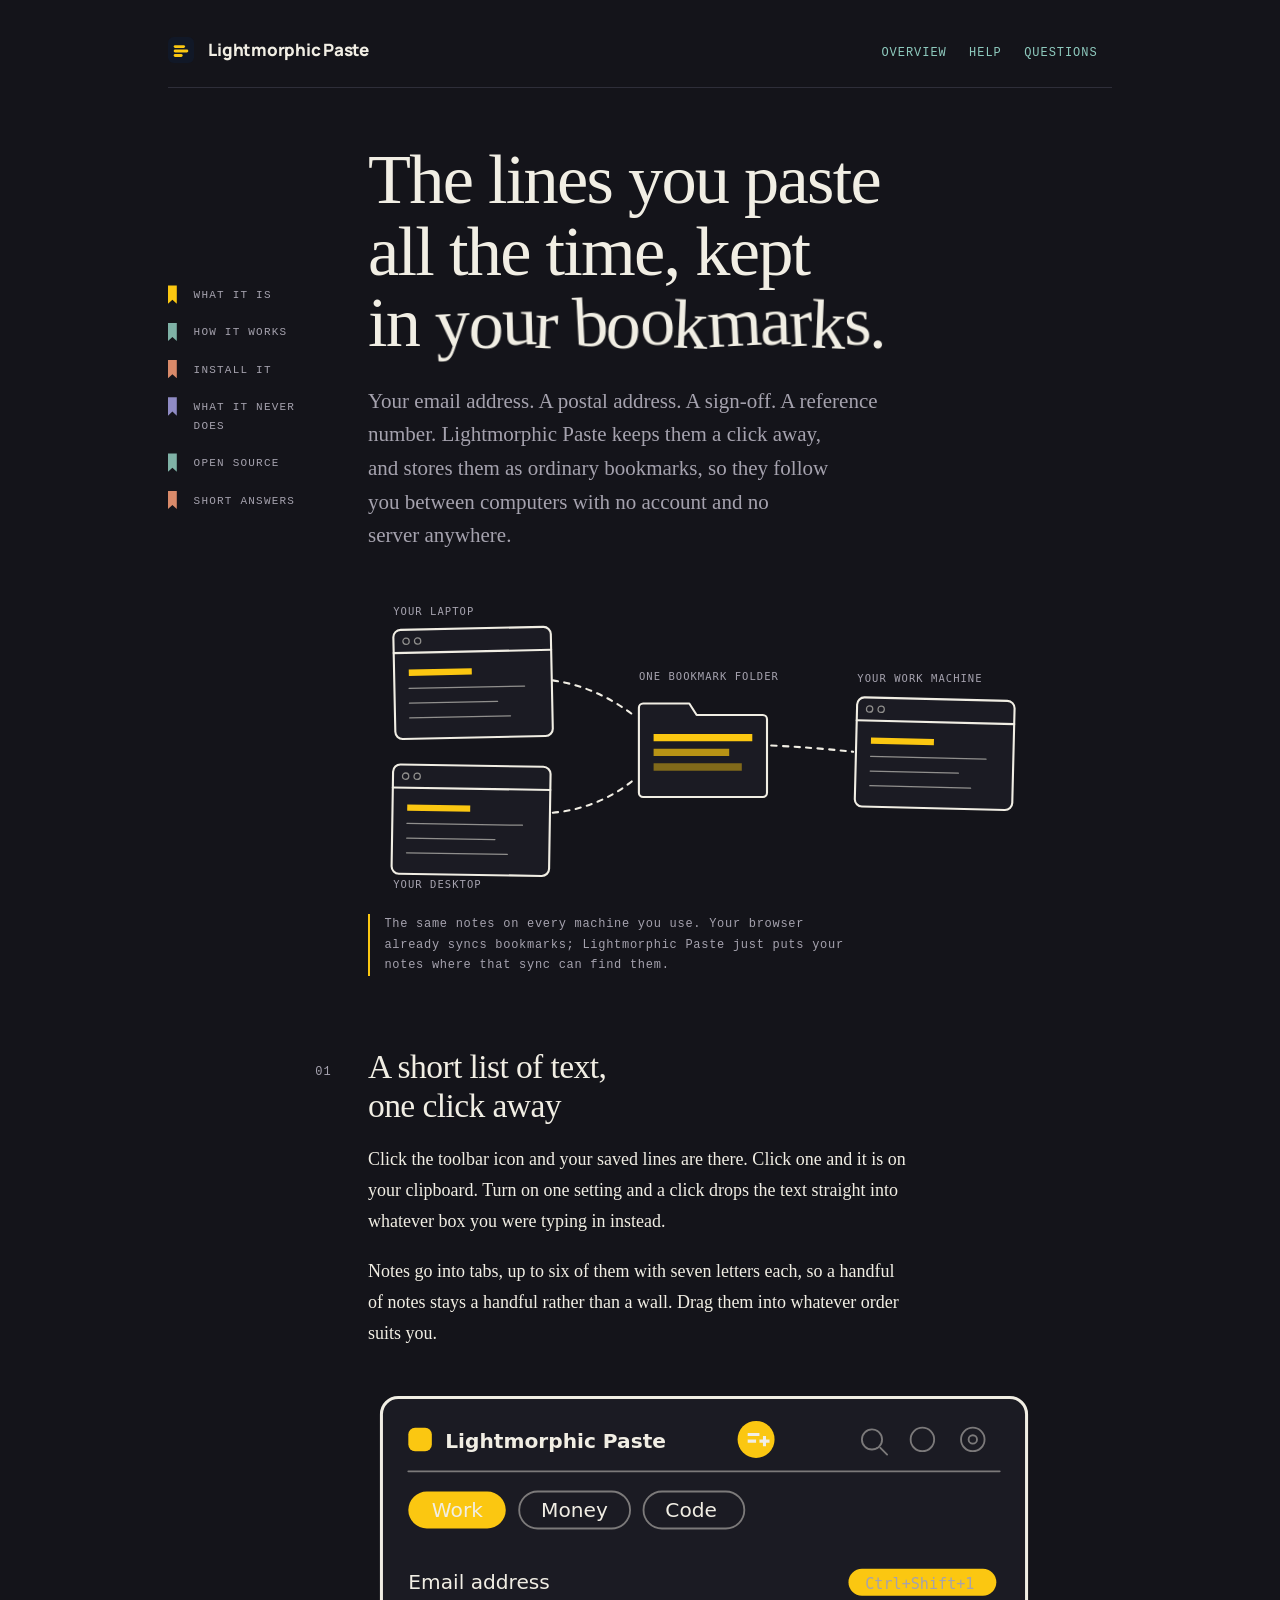
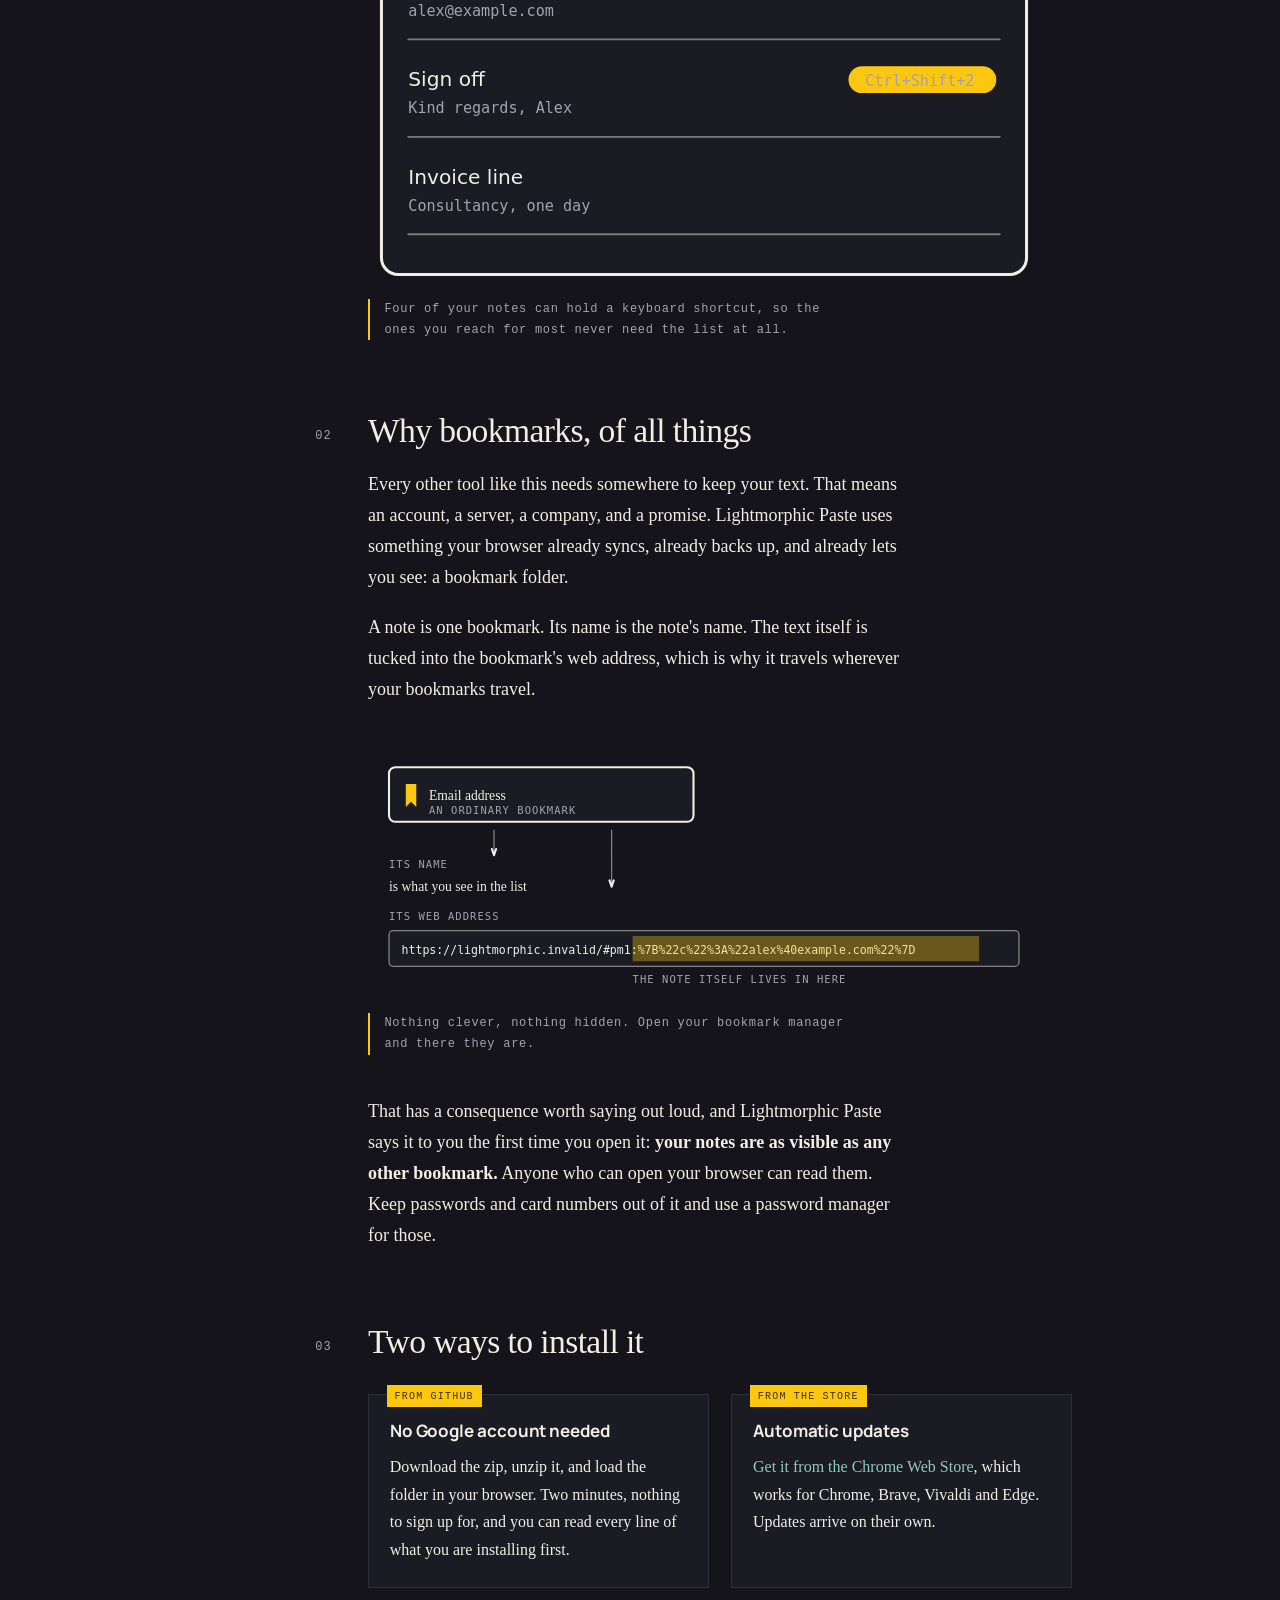
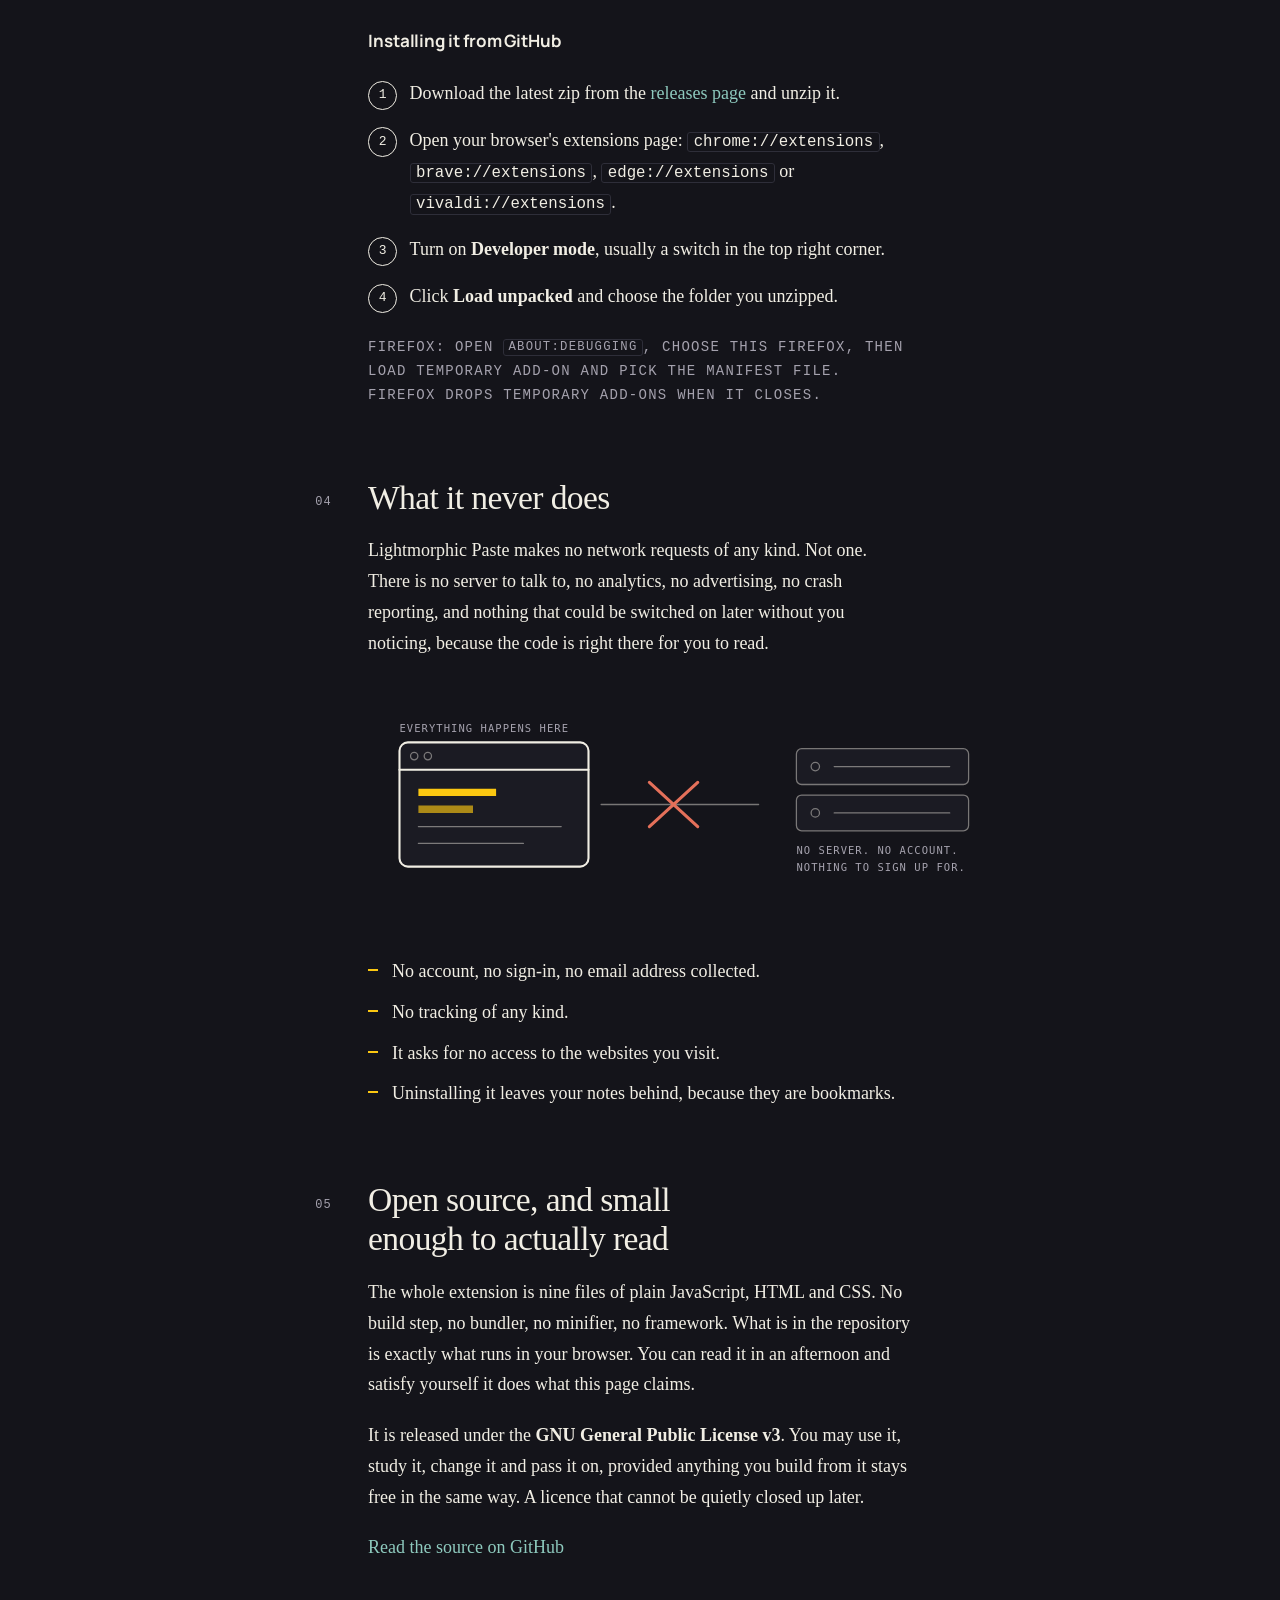
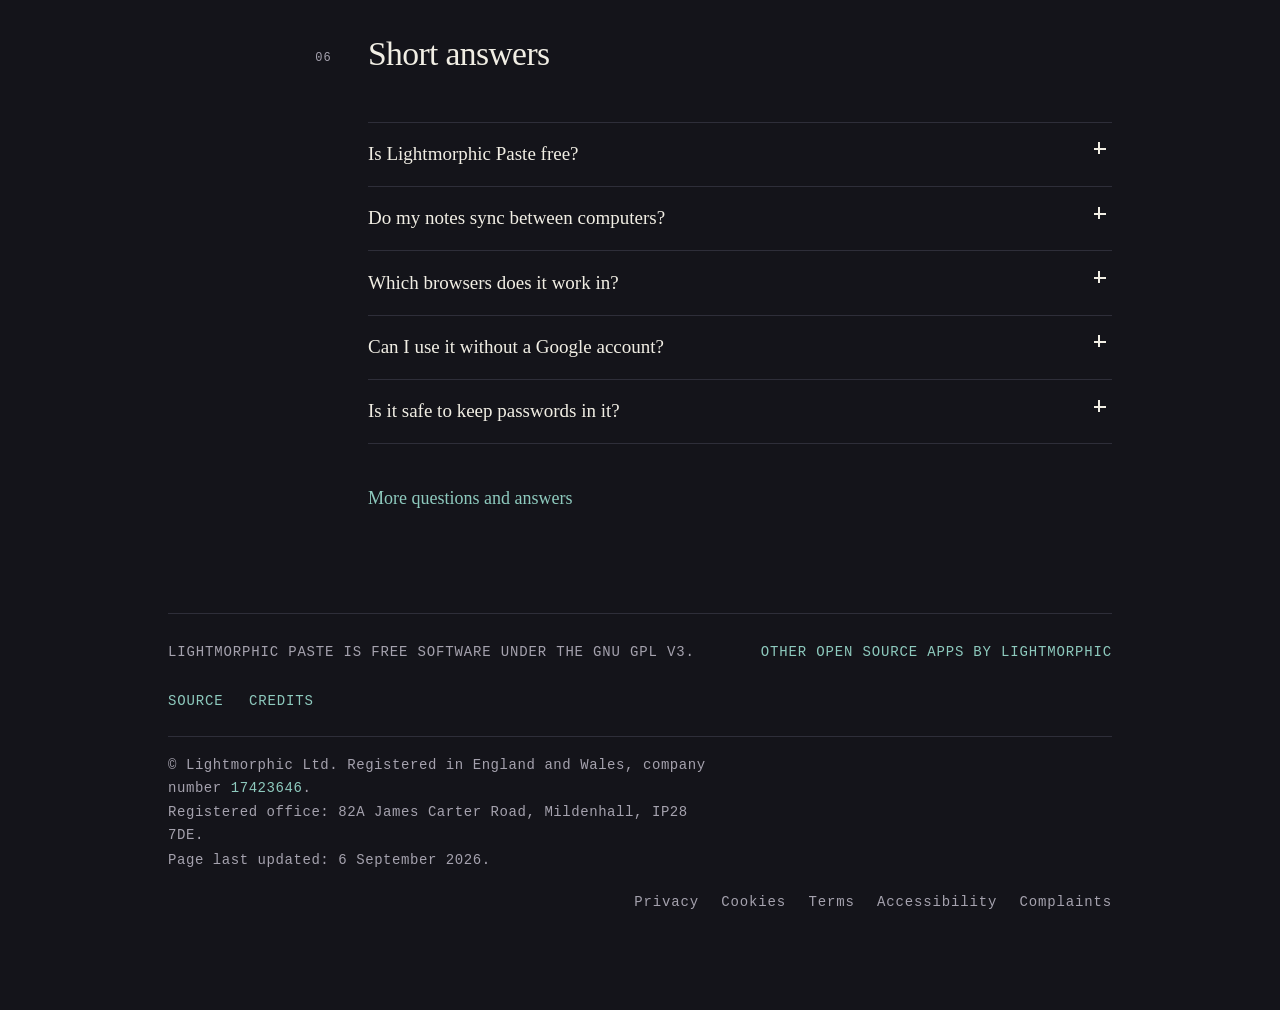
==== docs/index.html @ c0894906 "Website dark only, and the app menu on every page The extension keeps its light and dark switch. Onl" ====
<!doctype html>
<html lang="en-GB">
<head>
<meta charset="utf-8" />
<!-- GitHub Pages cannot set response headers, so the policy travels in
     the page. The only script is the Lightmorphic app launcher, served from
     Charlie's own machine rather than a third party, so that one origin is
     named and nothing else is allowed. -->
<meta http-equiv="Content-Security-Policy" content="default-src 'none'; script-src https://apps.lightmorphic.com; style-src 'self'; img-src 'self' https://apps.lightmorphic.com; font-src 'self'; base-uri 'none'; form-action 'none'" />
<meta name="viewport" content="width=device-width, initial-scale=1" />
<title>Lightmorphic Paste: text snippets kept in your bookmarks</title>
<meta name="description" content="A free browser extension for the lines you paste often. Click one to copy it, or paste it straight into the box you were typing in. No account, no server." />
<link rel="canonical" href="https://paste.lightmorphic.com/" />
<meta property="og:type" content="website" />
<meta property="og:site_name" content="Lightmorphic Paste" />
<meta property="og:title" content="Lightmorphic Paste: text snippets kept in your bookmarks" />
<meta property="og:description" content="A free browser extension for the lines you paste often. Click one to copy it, or paste it straight into the box you were typing in. No account, no server." />
<meta property="og:url" content="https://paste.lightmorphic.com/" />
<meta property="og:image" content="https://paste.lightmorphic.com/images/lightmorphic-paste-share-card.png" />
<meta property="og:image:width" content="1200" />
<meta property="og:image:height" content="630" />
<meta name="twitter:card" content="summary_large_image" />
<meta name="theme-color" content="#14141a" />
<link rel="icon" href="images/favicon.svg" type="image/svg+xml" />
<link rel="icon" href="images/favicon-32.png" sizes="32x32" />
<link rel="apple-touch-icon" href="images/apple-touch-icon.png" />
<link rel="stylesheet" href="style.css" />

<script type="application/ld+json">
{
  "@context": "https://schema.org",
  "@graph": [
    {
      "@type": "SoftwareApplication",
      "@id": "https://paste.lightmorphic.com/#app",
      "name": "Lightmorphic Paste",
      "applicationCategory": "BrowserApplication",
      "dateModified": "2026-09-06",
      "datePublished": "2026-09-02",
      "applicationSubCategory": "Browser extension",
      "operatingSystem": "Windows, macOS, Linux, ChromeOS",
      "browserRequirements": "Chromium-based browsers (Chrome, Brave, Vivaldi, Edge) and Firefox",
      "description": "A browser extension that stores short pieces of text you paste often and puts one back with a click, onto the clipboard or straight into the field you were typing in. Notes are kept as bookmarks, so they sync between computers with no account and no server.",
      "url": "https://paste.lightmorphic.com/",
      "downloadUrl": "https://github.com/lightmorphic/paste/releases",
   "installUrl": "https://chromewebstore.google.com/detail/lightmorphic-paste/heefkhhoccopkeecmaainfdgppeljkfb",
   "sameAs": [
    "https://chromewebstore.google.com/detail/lightmorphic-paste/heefkhhoccopkeecmaainfdgppeljkfb",
    "https://github.com/lightmorphic/paste"
   ],
      "softwareVersion": "1.0.0",
      "license": "https://www.gnu.org/licenses/gpl-3.0.html",
      "isAccessibleForFree": true,
      "offers": { "@type": "Offer", "price": "0", "priceCurrency": "GBP" },
      "featureList": [
        "Click a saved line to copy it, or paste it straight into the box you were typing in",
        "Paste it straight into the box you were typing in",
        "Group notes into tabs and drag them into order",
        "Four keyboard shortcuts for the notes you use most",
        "Right-click selected text on any page to save it",
        "Search across every tab at once",
        "Follows the browser's light or dark setting",
        "Backup to a file and restore from one"
      ],
      "author": { "@id": "https://paste.lightmorphic.com/#author" },
      "privacyPolicy": "https://paste.lightmorphic.com/privacy.html"
    },
    {
      "@type": "Organization",
      "@id": "https://paste.lightmorphic.com/#author",
      "name": "Lightmorphic",
      "legalName": "Lightmorphic Ltd",
      "url": "https://lightmorphic.com/",
      "address": {
        "@type": "PostalAddress",
        "streetAddress": "82a James Carter Road",
        "addressLocality": "Mildenhall",
        "postalCode": "IP28 7DE",
        "addressCountry": "GB"
      },
      "identifier": {
        "@type": "PropertyValue",
        "propertyID": "GB Companies House company number",
        "value": "17423646"
      },
      "sameAs": [
        "https://find-and-update.company-information.service.gov.uk/company/17423646",
        "https://github.com/lightmorphic"
      ]
    },
    {
      "@type": "HowTo",
      "@id": "https://paste.lightmorphic.com/#install",
      "name": "How to install Lightmorphic Paste from GitHub without a Google account",
      "totalTime": "PT2M",
      "step": [
        { "@type": "HowToStep", "position": 1, "name": "Download", "text": "Download the latest zip from the GitHub releases page and unzip it." },
        { "@type": "HowToStep", "position": 2, "name": "Open the extensions page", "text": "In your browser, open the extensions page: chrome://extensions, brave://extensions, edge://extensions or vivaldi://extensions." },
        { "@type": "HowToStep", "position": 3, "name": "Turn on Developer mode", "text": "Switch on Developer mode, usually a toggle in the top right corner." },
        { "@type": "HowToStep", "position": 4, "name": "Load it", "text": "Click Load unpacked and choose the folder you unzipped." }
      ]
    },
    {
      "@type": "WebSite",
      "@id": "https://paste.lightmorphic.com/#site",
      "dateModified": "2026-09-06",
      "name": "Lightmorphic Paste",
      "url": "https://paste.lightmorphic.com/",
      "inLanguage": "en-GB"
    }
  ]
}
</script>
</head>
<body>
<div class="page">
<a class="skip" href="#main">Skip to the content</a>
<header class="masthead">
  <img src="images/favicon.svg" alt="" width="26" height="26" />
  <a class="name" href="./" translate="no">Lightmorphic Paste</a>
  <nav aria-label="Sections">
    <a href="./">Overview</a>
    <a href="help.html">Help</a>
    <a href="faq.html">Questions</a>
  </nav>
  <div id="all-apps" data-theme="dark"></div>
</header>

<aside class="rail" aria-label="On this page">
  <ol>
    <li><a href="#what">What it is</a></li>
    <li><a href="#how">How it works</a></li>
    <li><a href="#install">Install it</a></li>
    <li><a href="#private">What it never does</a></li>
    <li><a href="#open">Open source</a></li>
    <li><a href="#answers">Short answers</a></li>
  </ol>
</aside>

<main id="main">

  <h1>The lines you paste all the time, kept in <span class="mark" aria-label="your bookmarks."><span class="w"><span class="l" aria-hidden="true">y</span><span class="l" aria-hidden="true">o</span><span class="l" aria-hidden="true">u</span><span class="l" aria-hidden="true">r</span></span> <span class="w"><span class="l" aria-hidden="true">b</span><span class="l" aria-hidden="true">o</span><span class="l" aria-hidden="true">o</span><span class="l" aria-hidden="true">k</span><span class="l" aria-hidden="true">m</span><span class="l" aria-hidden="true">a</span><span class="l" aria-hidden="true">r</span><span class="l" aria-hidden="true">k</span><span class="l" aria-hidden="true">s</span><span class="l" aria-hidden="true">.</span></span></span></h1>

  <p class="lead">Your email address. A postal address. A sign-off. A reference
  number. Lightmorphic Paste keeps them a click away, and stores them as ordinary
  bookmarks, so they follow you between computers with no account and no server
  anywhere.</p>

  <figure>
    <img src="images/lightmorphic-paste-notes-sync-between-computers.svg" alt="One note saved in a bookmark folder, appearing on a laptop, a desktop and a work machine, with no server between them." width="640" height="300" loading="eager" />
    <figcaption>The same notes on every machine you use. Your browser already syncs bookmarks; Lightmorphic Paste just puts your notes where that sync can find them.</figcaption>
  </figure>

  <section id="what" class="numbered">
    <span class="num">01</span>
    <h2>A short list of text, one click away</h2>
    <p>Click the toolbar icon and your saved lines are there. Click one and it
    is on your clipboard. Turn on one setting and a click drops the text
    straight into whatever box you were typing in instead.</p>
    <p>Notes go into tabs, up to six of them with seven letters each, so a
    handful of notes stays a handful rather than a wall. Drag them into whatever order
    suits you.</p>
    <figure>
      <img src="images/lightmorphic-paste-popup-with-saved-notes.svg" alt="The Lightmorphic Paste list: a row of tabs across the top and saved lines of text beneath, each with a keyboard shortcut beside it." width="400" height="300" loading="lazy" />
      <figcaption>Four of your notes can hold a keyboard shortcut, so the ones you reach for most never need the list at all.</figcaption>
    </figure>
  </section>

  <section id="how" class="numbered">
    <span class="num">02</span>
    <h2>Why bookmarks, of all things</h2>
    <p>Every other tool like this needs somewhere to keep your text. That means
    an account, a server, a company, and a promise. Lightmorphic Paste uses something
    your browser already syncs, already backs up, and already lets you see:
    a bookmark folder.</p>
    <p>A note is one bookmark. Its name is the note's name. The text itself is
    tucked into the bookmark's web address, which is why it travels wherever
    your bookmarks travel.</p>
    <figure>
      <img src="images/lightmorphic-paste-note-stored-as-a-bookmark.svg" alt="A note pulled apart: the bookmark's name is the note's name, and the text of the note is stored inside the bookmark's web address." width="640" height="250" loading="lazy" />
      <figcaption>Nothing clever, nothing hidden. Open your bookmark manager and there they are.</figcaption>
    </figure>
    <p>That has a consequence worth saying out loud, and Lightmorphic Paste says it
    to you the first time you open it: <strong>your notes are as visible as any
    other bookmark.</strong> Anyone who can open your browser can read them.
    Keep passwords and card numbers out of it and use a password manager for
    those.</p>
  </section>

  <section id="install" class="numbered">
    <span class="num">03</span>
    <h2>Two ways to install it</h2>
    <div class="ways">
      <div class="way">
        <span class="tag">From GitHub</span>
        <h3>No Google account needed</h3>
        <p>Download the zip, unzip it, and load the folder in your browser.
        Two minutes, nothing to sign up for, and you can read every line of
        what you are installing first.</p>
      </div>
      <div class="way">
        <span class="tag">From the store</span>
        <h3>Automatic updates</h3>
        <p><a href="https://chromewebstore.google.com/detail/lightmorphic-paste/heefkhhoccopkeecmaainfdgppeljkfb">Get it from the Chrome Web Store</a>, which works for
        Chrome, Brave, Vivaldi and Edge. Updates arrive on their own.</p>
      </div>
    </div>

    <h3>Installing it from GitHub</h3>
    <ol class="steps">
      <li>Download the latest zip from the
        <a href="https://github.com/lightmorphic/paste/releases">releases page</a>
        and unzip it.</li>
      <li>Open your browser's extensions page: <code>chrome://extensions</code>,
        <code>brave://extensions</code>, <code>edge://extensions</code> or
        <code>vivaldi://extensions</code>.</li>
      <li>Turn on <strong>Developer mode</strong>, usually a switch in the top
        right corner.</li>
      <li>Click <strong>Load unpacked</strong> and choose the folder you
        unzipped.</li>
    </ol>
    <p class="small">Firefox: open <code>about:debugging</code>, choose This
    Firefox, then Load Temporary Add-on and pick the manifest file. Firefox
    drops temporary add-ons when it closes.</p>
  </section>

  <section id="private" class="numbered">
    <span class="num">04</span>
    <h2>What it never does</h2>
    <p>Lightmorphic Paste makes no network requests of any kind. Not one. There is no
    server to talk to, no analytics, no advertising, no crash reporting, and
    nothing that could be switched on later without you noticing, because the
    code is right there for you to read.</p>
    <figure>
      <img src="images/lightmorphic-paste-makes-no-network-requests.svg" alt="A browser with a line running to a crossed-out server, showing that nothing is sent anywhere." width="640" height="210" loading="lazy" />
    </figure>
    <ul class="plain">
      <li>No account, no sign-in, no email address collected.</li>
      <li>No tracking of any kind.</li>
      <li>It asks for no access to the websites you visit.</li>
      <li>Uninstalling it leaves your notes behind, because they are bookmarks.</li>
    </ul>
  </section>

  <section id="open" class="numbered">
    <span class="num">05</span>
    <h2>Open source, and small enough to actually read</h2>
    <p>The whole extension is nine files of plain JavaScript, HTML and CSS. No
    build step, no bundler, no minifier, no framework. What is in the
    repository is exactly what runs in your browser. You can read it in an
    afternoon and satisfy yourself it does what this page claims.</p>
    <p>It is released under the <strong>GNU General Public License v3</strong>.
    You may use it, study it, change it and pass it on, provided anything you
    build from it stays free in the same way. A licence that
    cannot be quietly closed up later.</p>
    <p><a href="https://github.com/lightmorphic/paste">Read the source on GitHub</a></p>
  </section>

  <section id="answers" class="numbered">
    <span class="num">06</span>
    <h2>Short answers</h2>
    <div class="qa">
      <details>
        <summary>Is Lightmorphic Paste free?</summary>
        <div><p>Yes. It is free software under the GNU General Public License
        v3, and there is nothing to pay for now or later. There is no paid
        tier.</p></div>
      </details>
      <details>
        <summary>Do my notes sync between computers?</summary>
        <div><p>Yes, if your browser's own bookmark sync is turned on. Notes
        are bookmarks, so they travel with the rest of your bookmarks.
        Lightmorphic Paste is not involved in the syncing and cannot see it.</p></div>
      </details>
      <details>
        <summary>Which browsers does it work in?</summary>
        <div><p>Chrome, Brave, Vivaldi, Edge and any other Chromium-based
        browser, plus Firefox.</p></div>
      </details>
      <details>
        <summary>Can I use it without a Google account?</summary>
        <div><p>Yes. Download it from GitHub and load it yourself. The Chrome
        Web Store is offered only as a convenience for automatic updates.</p></div>
      </details>
      <details>
        <summary>Is it safe to keep passwords in it?</summary>
        <div><p>No. Notes are bookmarks, so anyone who can open your browser
        can read them. Use a password manager for passwords, card numbers and
        anything else private.</p></div>
      </details>
    </div>
    <p class="onward"><a href="faq.html">More questions and answers</a></p>
  </section>

</main>
<footer>
  <div class="footer-row">
    <p>Lightmorphic Paste is free software under the GNU GPL v3.</p>
    <span class="spacer"></span>
    <p><a href="https://github.com/lightmorphic">Other open source apps by Lightmorphic</a></p>
    <p><a href="https://github.com/lightmorphic/paste">Source</a></p>
    <p><a href="https://github.com/lightmorphic/paste/blob/main/CREDITS.md" title="Third-party licences">Credits</a></p>
  </div>
  <div class="subfooter">
    <address class="who">
      <span>&copy; Lightmorphic Ltd. Registered in England and Wales, company number
        <a href="https://find-and-update.company-information.service.gov.uk/company/17423646"
           rel="nofollow">17423646</a>.</span>
      <span>Registered office: 82A James Carter Road, Mildenhall, IP28 7DE.</span>
      <span>Page last updated: <time datetime="2026-09-06">6 September 2026</time>.</span>
    </address>
    <nav class="legal" aria-label="Legal">
      <a href="privacy.html">Privacy</a>
      <a href="cookies.html">Cookies</a>
      <a href="terms.html">Terms</a>
      <a href="accessibility.html">Accessibility</a>
      <a href="complaints.html">Complaints</a>
    </nav>
  </div>
</footer>
</div><script src="https://apps.lightmorphic.com/launcher.js" defer></script>
</body></html>
---- docs/style.css ----
/* ---------------------------------------------------------------------------
   Lightmorphic Paste, site styles

   The look is editorial rather than product-page: a dark ground, a serif for
   anything you actually read, and a monospace only for labels and numbers.
   Dark is the only theme here. The extension itself still follows the browser
   and still has a switch; the website does not.
   The single accent is a marker-pen stroke, drawn behind words rather than
   under them, so nothing on the page is underlined.
--------------------------------------------------------------------------- */

@font-face {
  font-family: 'Manrope';
  src: url('fonts/Manrope.woff2') format('woff2');
  font-weight: 200 800;
  font-display: swap;
}

:root {
  color-scheme: dark;

  --paper: #14141a;
  --paper-deep: #1b1b23;
  --ink: #f1eee4;
  --ink-soft: #a5a2ae;
  --rule: #2e2e39;
  --mark: #fbc711;
  --link: #8ecabe;
  --on-mark: #3d3103;
  --ribbon-1: #fbc711;
  --ribbon-2: #7fb2a6;
  --ribbon-3: #d98a6a;
  --ribbon-4: #8f8bc4;

  --serif: 'Iowan Old Style', 'Palatino Linotype', Palatino, 'Book Antiqua',
    Georgia, 'Times New Roman', serif;
  --mono: ui-monospace, 'SF Mono', SFMono-Regular, Menlo, Consolas,
    'Liberation Mono', monospace;
  --sans: 'Manrope', system-ui, -apple-system, 'Segoe UI', sans-serif;

  --measure: 34rem;
}

* { box-sizing: border-box; }

html { scroll-behavior: smooth; }
@media (prefers-reduced-motion: reduce) { html { scroll-behavior: auto; } }

body {
  margin: 0;
  background: var(--paper);
  color: var(--ink);
  font-family: var(--serif);
  font-size: 1.125rem;
  line-height: 1.72;
  -webkit-font-smoothing: antialiased;
}

/* ---- emphasis: letters that move --------------------------------------- */

/* No highlighter, no block, no line. The emphasised phrase is set letter by
   letter, each one sitting at its own slight angle as though it had been laid
   by hand, and rising in a slow wave. The motion is the emphasis. */
.mark {
  display: inline-block;
}
/* the letters are separate boxes so each can move on its own, which also means
   a line could break between any two of them. Words are held together here so
   it only ever breaks at a space. */
.mark .w {
  display: inline-block;
  white-space: nowrap;
}
.mark .l {
  display: inline-block;
  animation: hop 3.4s ease-in-out infinite;
  will-change: transform;
}
/* the wave runs left to right through each word */
.mark .l:nth-child(1) { animation-delay: 0ms; }
.mark .l:nth-child(2) { animation-delay: 70ms; }
.mark .l:nth-child(3) { animation-delay: 140ms; }
.mark .l:nth-child(4) { animation-delay: 210ms; }
.mark .l:nth-child(5) { animation-delay: 280ms; }
.mark .l:nth-child(6) { animation-delay: 350ms; }
.mark .l:nth-child(7) { animation-delay: 420ms; }
.mark .l:nth-child(8) { animation-delay: 490ms; }
.mark .l:nth-child(9) { animation-delay: 560ms; }
.mark .l:nth-child(10) { animation-delay: 630ms; }
.mark .l:nth-child(11) { animation-delay: 700ms; }
.mark .l:nth-child(12) { animation-delay: 770ms; }
.mark .l:nth-child(13) { animation-delay: 840ms; }
.mark .l:nth-child(14) { animation-delay: 910ms; }
.mark .l:nth-child(odd)  { transform: rotate(-3deg); }
.mark .l:nth-child(even) { transform: rotate(2.5deg) translateY(0.03em); }
.mark .l:nth-child(3n)   { transform: rotate(-1.5deg) translateY(-0.02em); }

@keyframes hop {
  0%, 62%, 100% { transform: translateY(0) rotate(-3deg); }
  70%           { transform: translateY(-0.22em) rotate(-6deg); }
  78%           { transform: translateY(0.02em) rotate(-2deg); }
  84%           { transform: translateY(-0.05em) rotate(-3deg); }
}
.mark .l:nth-child(even) {
  animation-name: hop-even;
}
@keyframes hop-even {
  0%, 62%, 100% { transform: translateY(0) rotate(2.5deg); }
  70%           { transform: translateY(-0.24em) rotate(6deg); }
  78%           { transform: translateY(0.02em) rotate(1deg); }
  84%           { transform: translateY(-0.05em) rotate(2.5deg); }
}

/* a nudge from the reader makes the whole phrase go again, faster */
.mark:hover .l { animation-duration: 1.1s; }

@media (prefers-reduced-motion: reduce) {
  .mark .l { animation: none; }
}

/* Links carry their own colour. Nothing is drawn under them or behind them —
   on a hover they lift and deepen instead. */
a {
  color: var(--link);
  text-decoration: none;
  display: inline-block;
  transition: transform 0.14s ease, color 0.14s ease;
}
a:hover,
a:focus-visible {
  color: var(--ink);
  transform: translateY(-2px);
}
a:focus-visible { outline: 2px solid var(--link); outline-offset: 3px; }
@media (prefers-reduced-motion: reduce) {
  a { transition: color 0.14s ease; }
  a:hover, a:focus-visible { transform: none; }
}

/* ---- page frame --------------------------------------------------------- */

.page {
  max-width: 62rem;
  margin: 0 auto;
  padding: 0 1.5rem 6rem;
  display: grid;
  grid-template-columns: 9.5rem minmax(0, 1fr);
  gap: 0 3rem;
}

@media (max-width: 56rem) {
  .page { grid-template-columns: 1fr; gap: 0; }
}

/* the ribbon rail: section links drawn as bookmark tails */
.rail {
  grid-column: 1;
  position: sticky;
  top: 2rem;
  align-self: start;
  padding-top: 8.5rem;
}
@media (max-width: 56rem) { .rail { display: none; } }

.rail ol { list-style: none; margin: 0; padding: 0; }
.rail li { margin: 0 0 0.35rem; }
.rail a {
  display: block;
  font-family: var(--mono);
  font-size: 0.6875rem;
  letter-spacing: 0.11em;
  text-transform: uppercase;
  color: var(--ink-soft);
  padding: 0.4rem 0.7rem 0.4rem 1.6rem;
  position: relative;
}
.rail a::before {
  content: '';
  position: absolute;
  left: 0;
  top: 0.35rem;
  width: 0.55rem;
  height: 1.15rem;
  background: var(--ribbon-1);
  clip-path: polygon(0 0, 100% 0, 100% 100%, 50% 78%, 0 100%);
}
.rail li:nth-child(2) a::before { background: var(--ribbon-2); }
.rail li:nth-child(3) a::before { background: var(--ribbon-3); }
.rail li:nth-child(4) a::before { background: var(--ribbon-4); }
.rail li:nth-child(5) a::before { background: var(--ribbon-2); }
.rail li:nth-child(6) a::before { background: var(--ribbon-3); }
/* left over from when these sat on a yellow block: on hover they went almost
   black, which vanishes against a dark page */
.rail a:hover,
.rail a:focus-visible { color: var(--ink); }

main { grid-column: 2; min-width: 0; }
@media (max-width: 56rem) { main { grid-column: 1; } }

/* ---- masthead ----------------------------------------------------------- */

.masthead {
  grid-column: 1 / -1;
  display: flex;
  align-items: baseline;
  gap: 0.9rem;
  padding: 2.2rem 0 1.4rem;
  border-bottom: 1px solid var(--rule);
  margin-bottom: 3.5rem;
  flex-wrap: wrap;
}
.masthead img { width: 26px; height: 26px; align-self: center; }
.masthead .name {
  font-family: var(--sans);
  font-weight: 800;
  font-size: 1.0625rem;
  letter-spacing: -0.015em;
  color: var(--ink);
}
.masthead nav {
  margin-left: auto;
  display: flex;
  gap: 1.4rem;
  font-family: var(--mono);
  font-size: 0.75rem;
  letter-spacing: 0.08em;
  text-transform: uppercase;
}


/* ---- headings and text -------------------------------------------------- */

h1 {
  font-size: clamp(2.6rem, 7vw, 4.4rem);
  text-wrap: balance;
  line-height: 1.02;
  letter-spacing: -0.025em;
  font-weight: 400;
  margin: 0 0 1.6rem;
  max-width: 16ch;
}

h2 {
  font-size: clamp(1.6rem, 3.4vw, 2.1rem);
  text-wrap: balance;
  line-height: 1.16;
  letter-spacing: -0.018em;
  font-weight: 400;
  margin: 4.5rem 0 1.1rem;
  max-width: 24ch;
}

h3 {
  font-family: var(--sans);
  font-size: 1.0625rem;
  font-weight: 700;
  letter-spacing: -0.005em;
  margin: 2.4rem 0 0.5rem;
}

p, li { max-width: var(--measure); }
p { margin: 0 0 1.2rem; }

.lead {
  font-size: 1.3125rem;
  text-wrap: pretty;
  line-height: 1.6;
  color: var(--ink-soft);
  max-width: 32rem;
}

.small {
  font-family: var(--mono);
  font-size: 0.875rem;
  letter-spacing: 0.09em;
  text-transform: uppercase;
  color: var(--ink-soft);
}

section { scroll-margin-top: 2rem; }

/* a number in the margin, the way a printed page numbers its notes */
.numbered { position: relative; }
.numbered > .num {
  font-family: var(--mono);
  font-size: 0.75rem;
  color: var(--ink-soft);
  letter-spacing: 0.1em;
}
@media (min-width: 56.01rem) {
  .numbered > .num {
    position: absolute;
    left: -3.3rem;
    top: 0.85rem;
  }
}

/* ---- figures ------------------------------------------------------------ */

figure {
  margin: 2.2rem 0 2.6rem;
  max-width: 42rem;
}
figure svg, figure img { width: 100%; height: auto; display: block; }
figcaption {
  font-family: var(--mono);
  font-size: 0.75rem;
  letter-spacing: 0.06em;
  color: var(--ink-soft);
  margin-top: 0.7rem;
  padding-left: 0.9rem;
  border-left: 2px solid var(--mark);
  max-width: 30rem;
  text-transform: none;
}

/* ---- the install strip -------------------------------------------------- */

.ways {
  display: grid;
  gap: 1.4rem;
  grid-template-columns: repeat(auto-fit, minmax(15rem, 1fr));
  margin: 2rem 0 1rem;
  max-width: 44rem;
}
.way {
  border: 1px solid var(--rule);
  padding: 1.3rem 1.3rem 1.5rem;
  background: var(--paper-deep);
  position: relative;
}
.way h3 { margin-top: 0; }
.way p { font-size: 1rem; margin-bottom: 0; }
.way .tag {
  position: absolute;
  top: -0.6rem;
  left: 1.1rem;
  background: var(--mark);
  color: var(--on-mark);
  font-family: var(--mono);
  font-size: 0.625rem;
  letter-spacing: 0.12em;
  text-transform: uppercase;
  padding: 0.15rem 0.5rem;
}

/* ---- steps -------------------------------------------------------------- */

ol.steps { counter-reset: s; list-style: none; padding: 0; margin: 1.4rem 0; }
ol.steps > li {
  counter-increment: s;
  position: relative;
  padding-left: 2.6rem;
  margin-bottom: 1rem;
}
ol.steps > li::before {
  content: counter(s);
  position: absolute;
  left: 0;
  top: 0.15rem;
  font-family: var(--mono);
  font-size: 0.8125rem;
  width: 1.7rem;
  height: 1.7rem;
  display: grid;
  place-items: center;
  border: 1px solid var(--ink);
  border-radius: 50%;
}

ul.plain { list-style: none; padding: 0; }
ul.plain li {
  position: relative;
  padding-left: 1.5rem;
  margin-bottom: 0.6rem;
}
ul.plain li::before {
  content: '';
  position: absolute;
  left: 0;
  top: 0.72em;
  width: 0.6rem;
  height: 2px;
  background: var(--mark);
}

kbd {
  font-family: var(--mono);
  font-size: 0.8125em;
  border: 1px solid var(--rule);
  border-bottom-width: 2px;
  border-radius: 4px;
  padding: 0.05em 0.4em;
  background: var(--paper-deep);
  white-space: nowrap;
}

code {
  font-family: var(--mono);
  font-size: 0.875em;
  border: 1px solid var(--rule);
  border-radius: 3px;
  padding: 0.02em 0.34em;
}

/* ---- questions ---------------------------------------------------------- */

.qa { border-top: 1px solid var(--rule); margin-top: 3rem; }
.qa details {
  border-bottom: 1px solid var(--rule);
  padding: 0;
}
.qa summary {
  cursor: pointer;
  padding: 1.15rem 2.5rem 1.15rem 0;
  position: relative;
  font-size: 1.1875rem;
  line-height: 1.4;
  list-style: none;
}
.qa summary h2 {
  font: inherit;
  margin: 0;
  display: inline;
  letter-spacing: inherit;
}
.qa summary::-webkit-details-marker { display: none; }
.qa summary::after {
  content: '';
  position: absolute;
  right: 0.4rem;
  top: 1.6rem;
  width: 0.75rem;
  height: 2px;
  background: var(--ink);
}
.qa summary::before {
  content: '';
  position: absolute;
  right: 0.75rem;
  top: 1.23rem;
  width: 2px;
  height: 0.75rem;
  background: var(--ink);
  transition: transform 0.16s;
}
.qa details[open] summary::before { transform: rotate(90deg); opacity: 0; }
.qa details > div { padding: 0 0 1.4rem; }
.qa details > div p:last-child { margin-bottom: 0; }

/* ---- footer ------------------------------------------------------------- */

footer {
  grid-column: 1 / -1;
  border-top: 1px solid var(--rule);
  margin-top: 5rem;
  padding-top: 1.6rem;
  font-family: var(--mono);
  font-size: 0.875rem;
  letter-spacing: 0.06em;
  color: var(--ink-soft);
}
.footer-row {
  display: flex;
  gap: 1.6rem;
  flex-wrap: wrap;
  text-transform: uppercase;
}
footer p { margin: 0; max-width: none; }
footer .spacer { flex: 1 1 auto; }

/* Who is behind this. A UK company has to show its name, registered number,
   where it is registered and its registered office on its own sites, so this
   is quiet but plainly readable rather than hidden behind anything. */
.who {
  letter-spacing: 0.04em;
  line-height: 1.6;
  max-width: 34rem;
}

.skip {
  position: absolute;
  left: -9999px;
}
.skip:focus {
  left: 1rem;
  top: 1rem;
  background: var(--mark);
  color: var(--on-mark);
  padding: 0.6rem 1rem;
  z-index: 10;
}


/* the guidelines ask for this on anything tapped: it removes the browser's
   300ms wait for a possible double-tap */
a, button, summary { touch-action: manipulation; }

/* On anything without a fine pointer, the standalone controls grow to a size a
   thumb can hit. Links inside a sentence are left alone: they are exempt, and
   padding them out would break the line spacing of the prose around them. */
@media (pointer: coarse), (max-width: 1023px) {
  .masthead nav a,
  .rail a,
  .masthead .name,
  footer a,
  .skip {
    display: inline-flex;
    align-items: center;
    justify-content: center;
    min-height: 44px;
  }
  /* a short word like Help was 33px across; the target grows, the text does not */
  .masthead nav a { min-width: 44px; }
}


/* the link on to the next page, set apart from the section above it */
.onward { margin-top: 2.4rem; }

/* The sub-footer: company details on the left, the legal pages hard against
   the right edge. On a narrow screen they stack rather than crowd. */
.subfooter {
  display: flex;
  flex-wrap: wrap;
  align-items: flex-start;
  gap: 1.2rem 2rem;
  margin-top: 1.4rem;
  padding-top: 1.1rem;
  border-top: 1px solid var(--rule);
}
.subfooter .who {
  font-style: normal;
  display: flex;
  flex-direction: column;
  gap: 0.15rem;
  color: var(--ink-soft);
}
.subfooter .legal {
  margin-left: auto;
  display: flex;
  flex-wrap: wrap;
  gap: 0 1.4rem;
}
.subfooter .legal a { color: var(--ink-soft); }
.subfooter .legal a:hover,
.subfooter .legal a:focus-visible { color: var(--ink); }

@media (max-width: 44rem) {
  .subfooter .legal { margin-left: 0; }
}
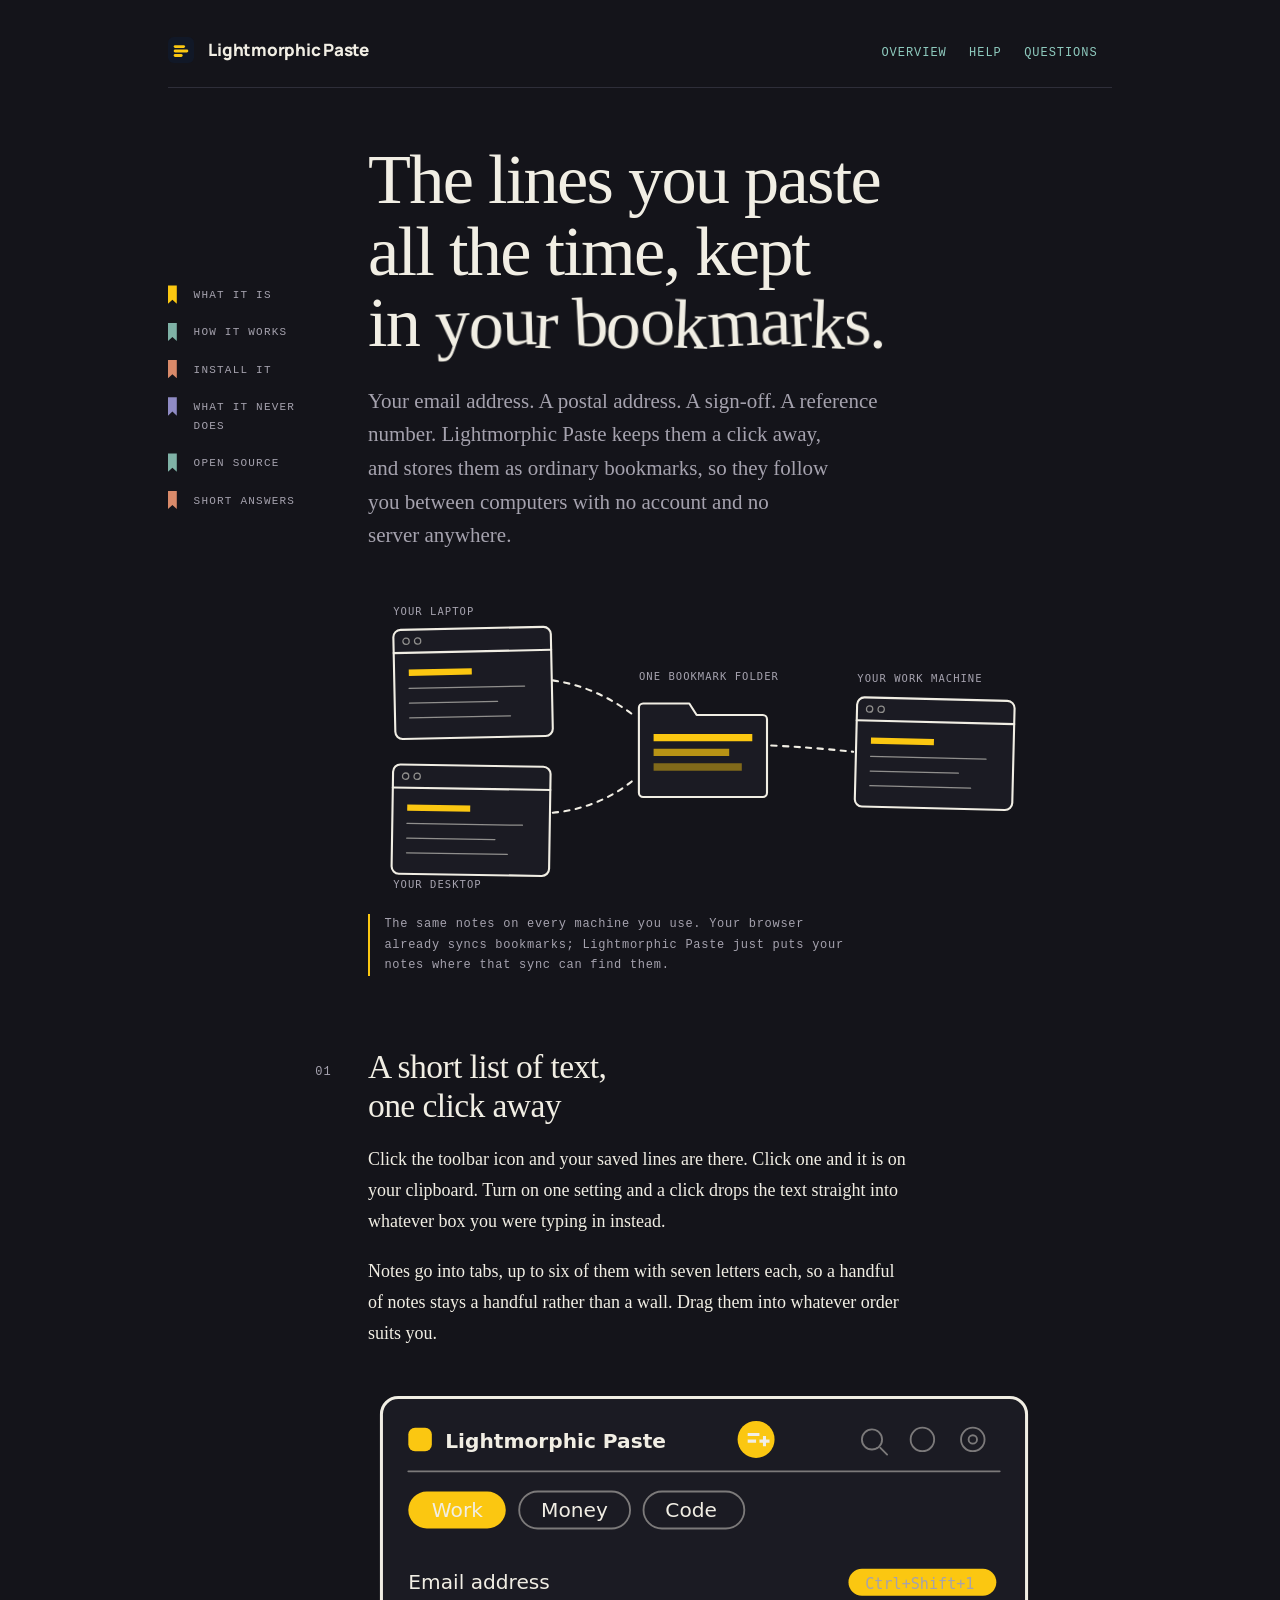
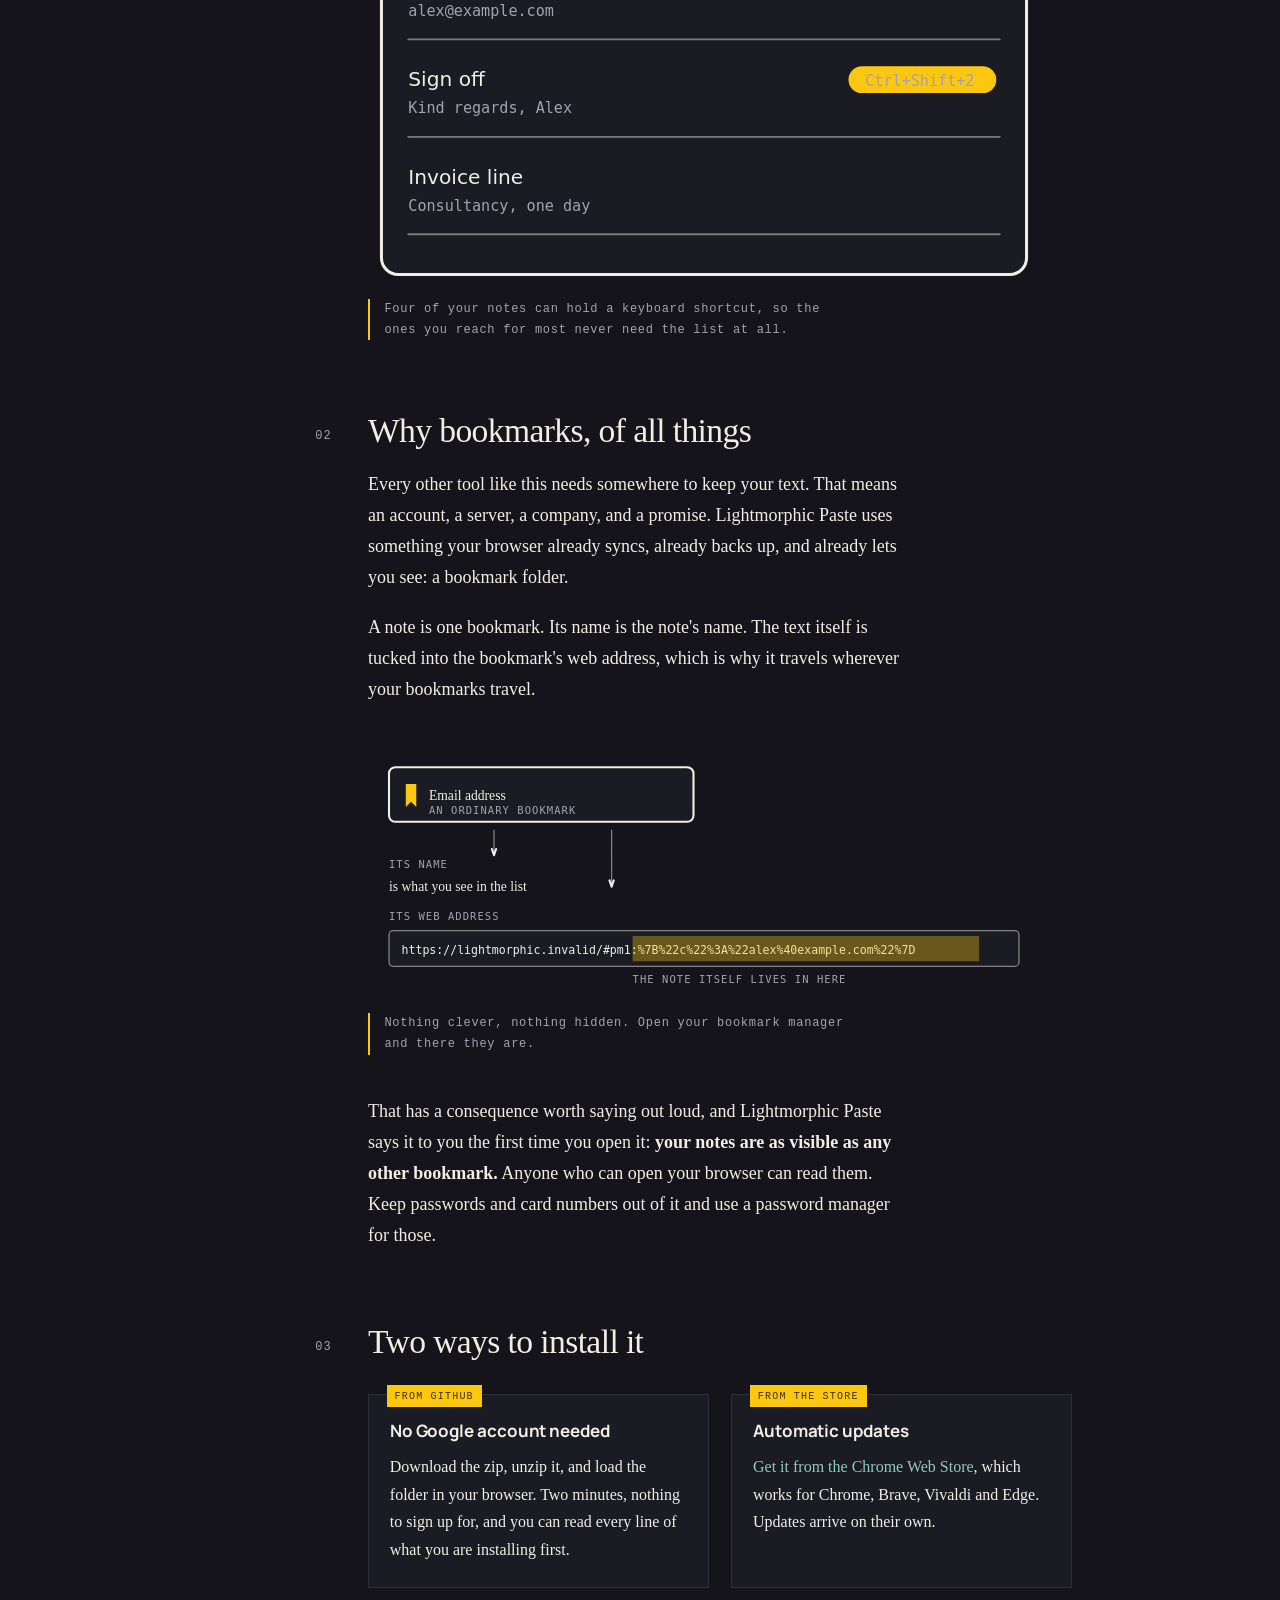
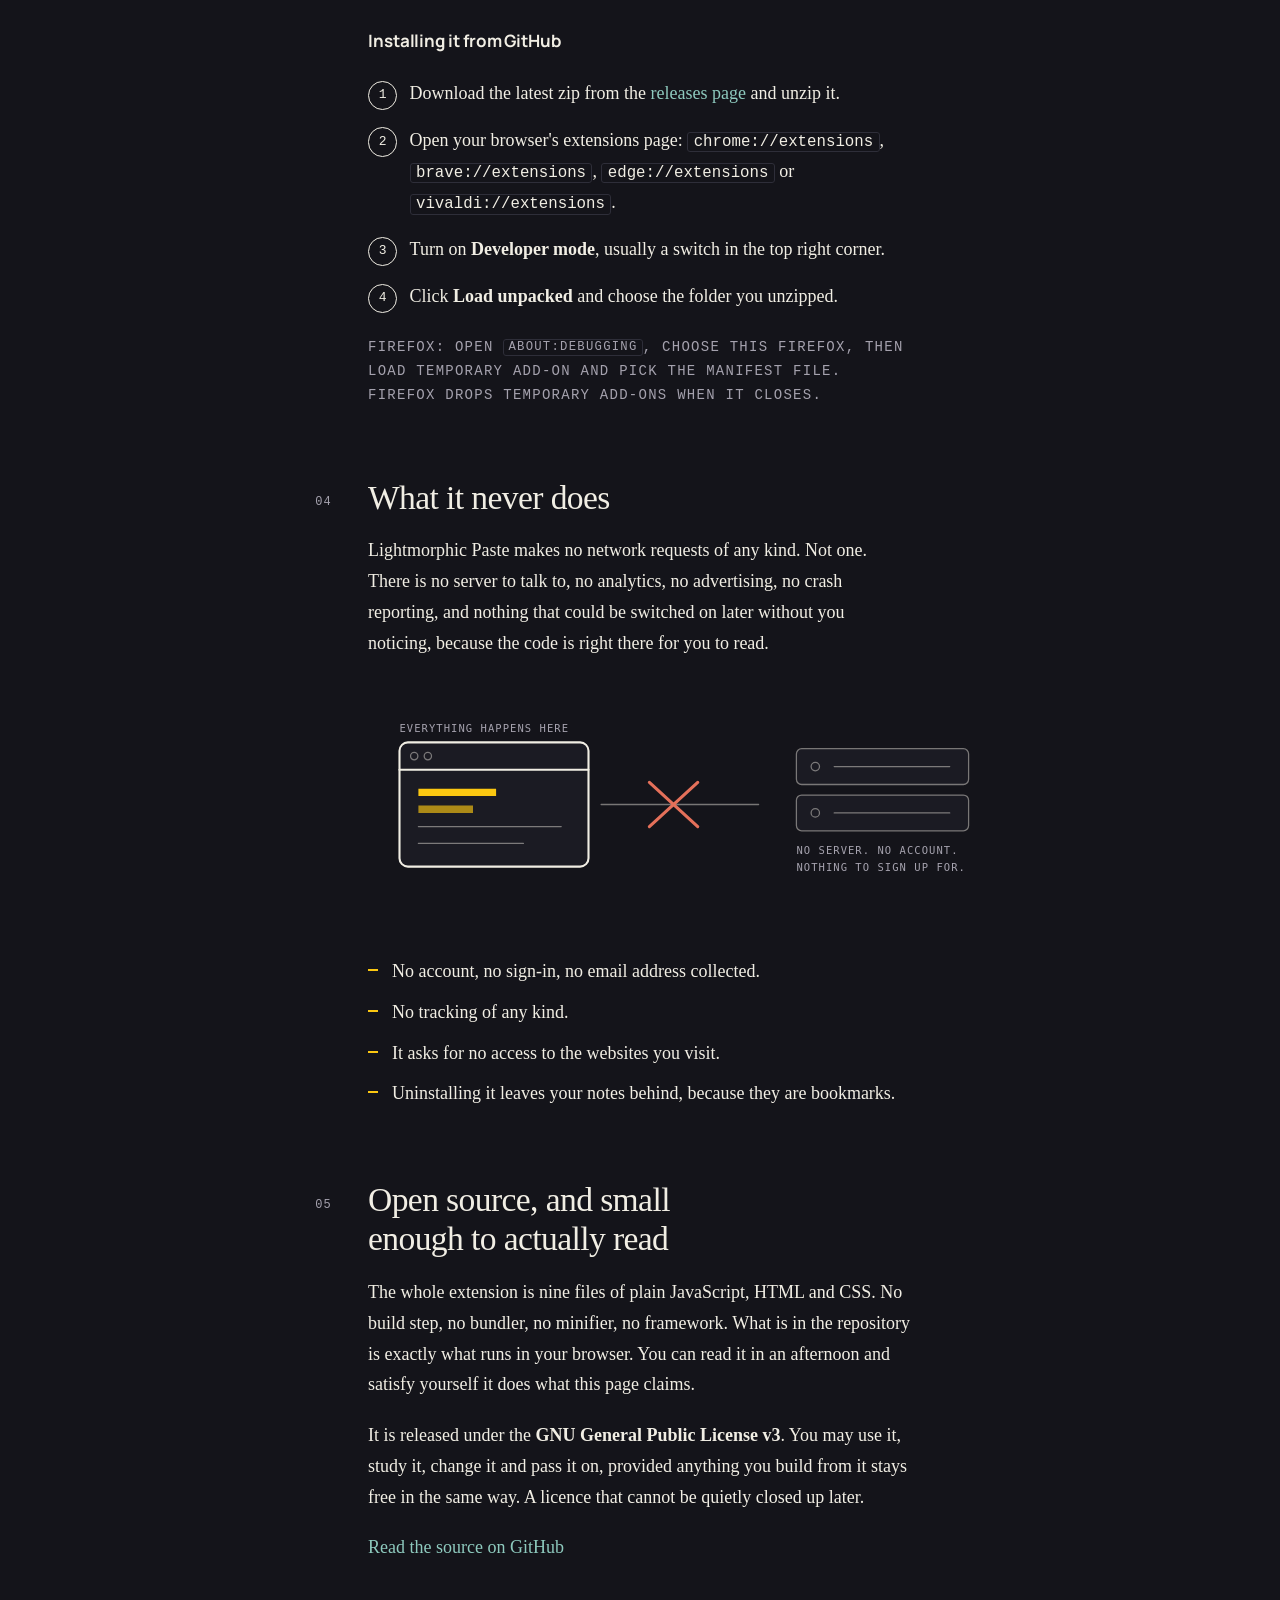
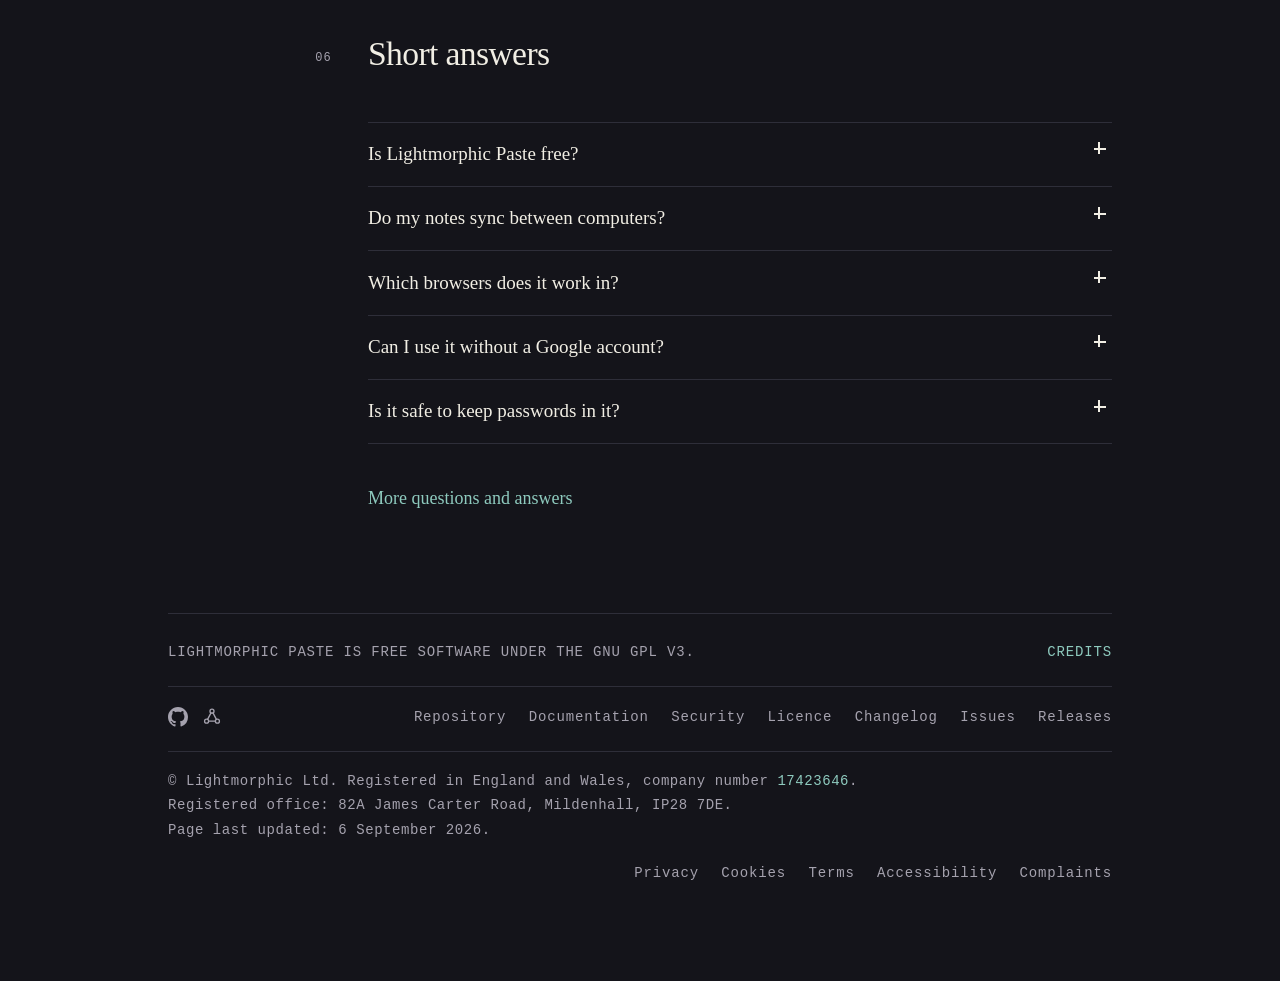
==== commit 83cc3d59: "A footer in three bands, with a row for the repository The project line, then the repository, then t" ====
--- a/docs/index.html
+++ b/docs/index.html
@@ -294,13 +294,28 @@
 
 </main>
 <footer>
-  <div class="footer-row">
+  <div class="project">
     <p>Lightmorphic Paste is free software under the GNU GPL v3.</p>
     <span class="spacer"></span>
-    <p><a href="https://github.com/lightmorphic">Other open source apps by Lightmorphic</a></p>
-    <p><a href="https://github.com/lightmorphic/paste">Source</a></p>
     <p><a href="https://github.com/lightmorphic/paste/blob/main/CREDITS.md" title="Third-party licences">Credits</a></p>
   </div>
+
+  <div class="repo-row">
+    <p class="marks">
+      <a href="https://github.com/lightmorphic/paste" aria-label="This project on GitHub" title="This project on GitHub"><svg viewBox="0 0 16 16" width="20" height="20" aria-hidden="true"><path fill="currentColor" d="M8 0C3.58 0 0 3.58 0 8c0 3.54 2.29 6.53 5.47 7.59.4.07.55-.17.55-.38 0-.19-.01-.82-.01-1.49-2.01.37-2.53-.49-2.69-.94-.09-.23-.48-.94-.82-1.13-.28-.15-.68-.52-.01-.53.63-.01 1.08.58 1.23.82.72 1.21 1.87.87 2.33.66.07-.52.28-.87.51-1.07-1.78-.2-3.64-.89-3.64-3.95 0-.87.31-1.59.82-2.15-.08-.2-.36-1.02.08-2.12 0 0 .67-.21 2.2.82.64-.18 1.32-.27 2-.27s1.36.09 2 .27c1.53-1.04 2.2-.82 2.2-.82.44 1.1.16 1.92.08 2.12.51.56.82 1.27.82 2.15 0 3.07-1.87 3.75-3.65 3.95.29.25.54.73.54 1.48 0 1.07-.01 1.93-.01 2.2 0 .21.15.46.55.38A8.01 8.01 0 0 0 16 8c0-4.42-3.58-8-8-8Z"/></svg></a>
+      <a href="https://opensource.org/" rel="nofollow" aria-label="Open Source Initiative" title="opensource.org"><svg viewBox="0 0 24 24" width="20" height="20" aria-hidden="true" fill="none" stroke="currentColor" stroke-width="1.6" stroke-linecap="round"><circle cx="12" cy="5" r="2.4"/><circle cx="5.5" cy="17" r="2.4"/><circle cx="18.5" cy="17" r="2.4"/><path d="M10.8 7.1 6.7 14.9M13.2 7.1l4.1 7.8M8 17h8"/></svg></a>
+    </p>
+    <nav class="repo-links" aria-label="This project on GitHub">
+      <a href="https://github.com/lightmorphic/paste">Repository</a>
+      <a href="https://github.com/lightmorphic/paste#readme">Documentation</a>
+      <a href="https://github.com/lightmorphic/paste/blob/main/SECURITY.md">Security</a>
+      <a href="https://github.com/lightmorphic/paste/blob/main/LICENSE">Licence</a>
+      <a href="https://github.com/lightmorphic/paste/blob/main/CHANGELOG.md">Changelog</a>
+      <a href="https://github.com/lightmorphic/paste/issues">Issues</a>
+      <a href="https://github.com/lightmorphic/paste/releases">Releases</a>
+    </nav>
+  </div>
+
   <div class="subfooter">
     <address class="who">
       <span>&copy; Lightmorphic Ltd. Registered in England and Wales, company number
--- a/docs/style.css
+++ b/docs/style.css
@@ -460,7 +460,7 @@
   letter-spacing: 0.06em;
   color: var(--ink-soft);
 }
-.footer-row {
+.project {
   display: flex;
   gap: 1.6rem;
   flex-wrap: wrap;
@@ -504,6 +504,7 @@
   .rail a,
   .masthead .name,
   footer a,
+  .marks a,
   .skip {
     display: inline-flex;
     align-items: center;
@@ -523,7 +524,7 @@
 .subfooter {
   display: flex;
   flex-wrap: wrap;
-  align-items: flex-start;
+  align-items: center;
   gap: 1.2rem 2rem;
   margin-top: 1.4rem;
   padding-top: 1.1rem;
@@ -535,6 +536,8 @@
   flex-direction: column;
   gap: 0.15rem;
   color: var(--ink-soft);
+  /* each of the three lines is one sentence, so none of them wraps mid-way */
+  max-width: none;
 }
 .subfooter .legal {
   margin-left: auto;
@@ -549,3 +552,44 @@
 @media (max-width: 44rem) {
   .subfooter .legal { margin-left: 0; }
 }
+
+/* The repository band: the two marks on the left, the links about this project
+   on the right. Same shape as the legal band under it, so the footer reads as
+   three rules across the page rather than three unrelated rows. */
+.repo-row {
+  display: flex;
+  flex-wrap: wrap;
+  align-items: center;
+  gap: 1rem 2rem;
+  margin-top: 1.4rem;
+  padding-top: 1.1rem;
+  border-top: 1px solid var(--rule);
+}
+.marks {
+  margin: 0;
+  display: flex;
+  align-items: center;
+  gap: 0.9rem;
+}
+.marks a {
+  color: var(--ink-soft);
+  display: inline-flex;
+  transition: color 0.14s ease;
+}
+.marks a:hover,
+.marks a:focus-visible { color: var(--ink); }
+.marks svg { display: block; }
+
+.repo-links {
+  margin-left: auto;
+  display: flex;
+  flex-wrap: wrap;
+  gap: 0 1.4rem;
+}
+.repo-links a { color: var(--ink-soft); }
+.repo-links a:hover,
+.repo-links a:focus-visible { color: var(--ink); }
+
+@media (max-width: 52rem) {
+  .repo-links { margin-left: 0; }
+}
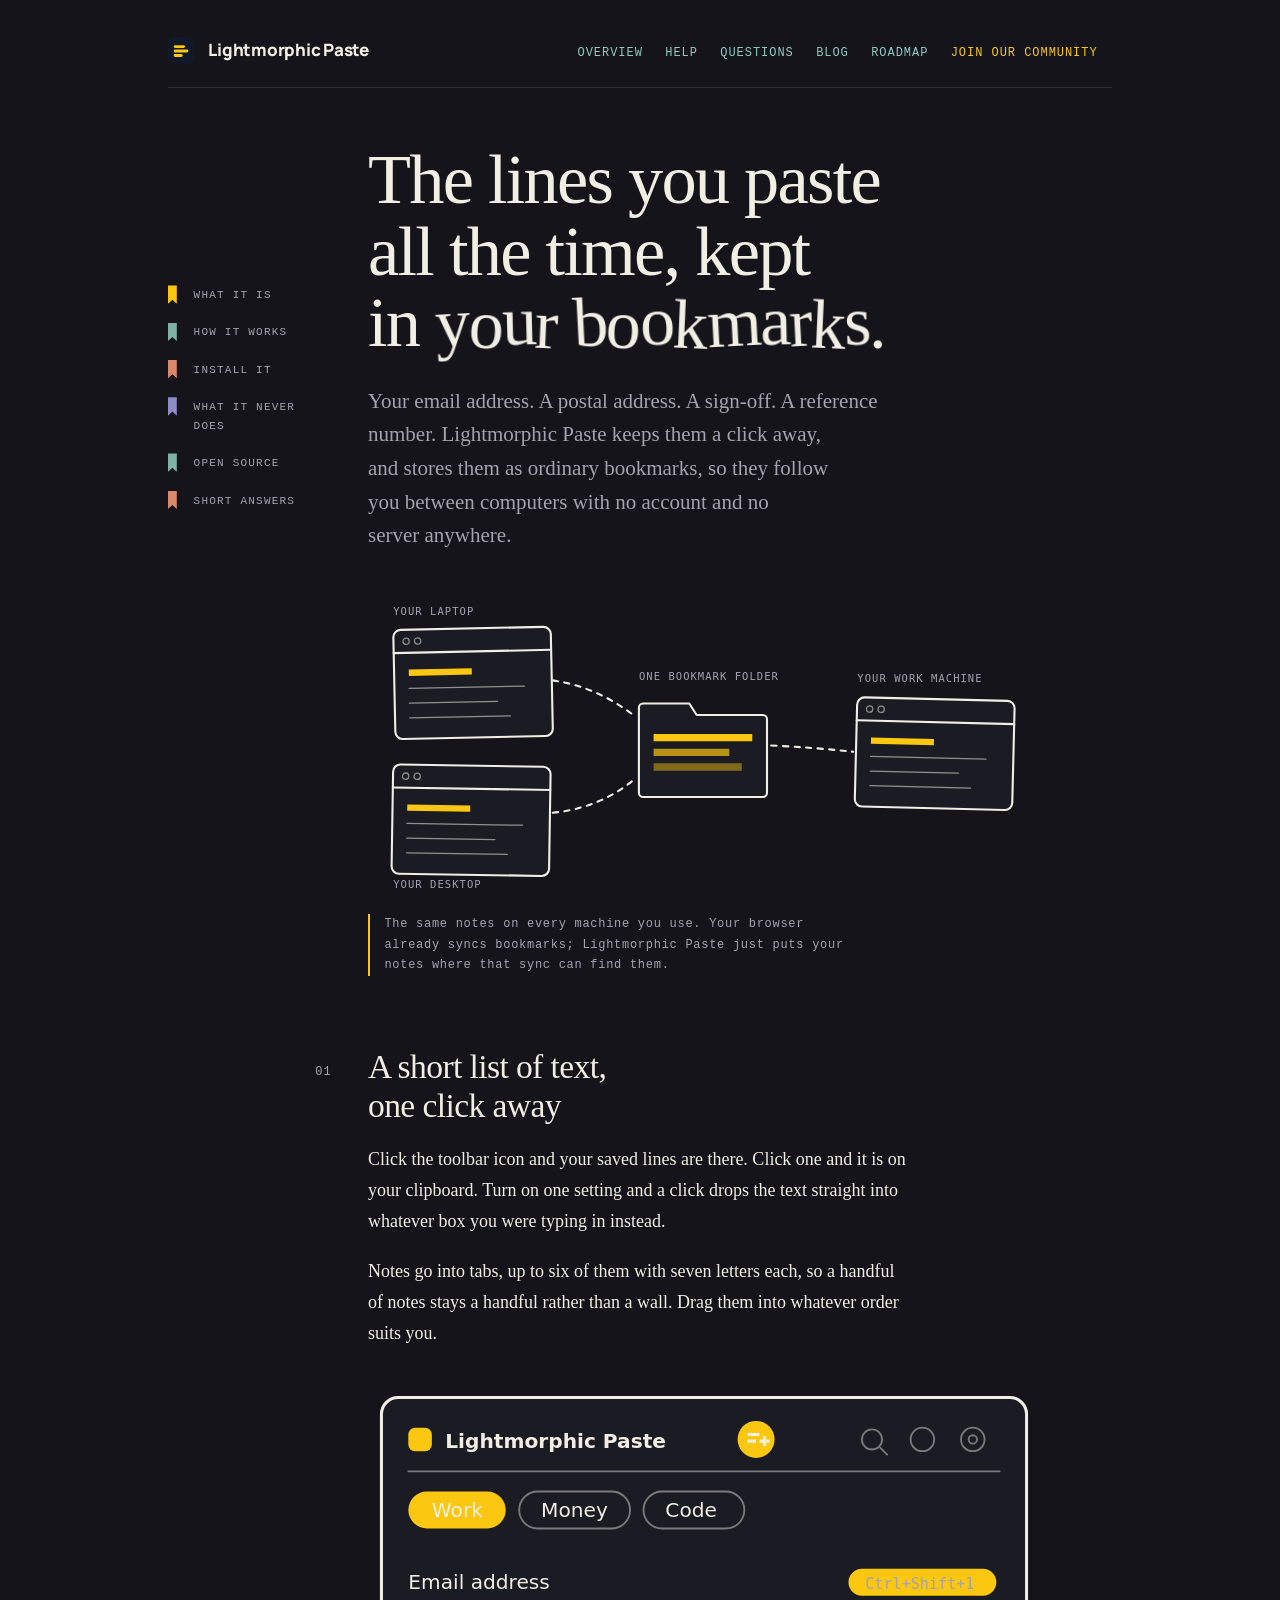
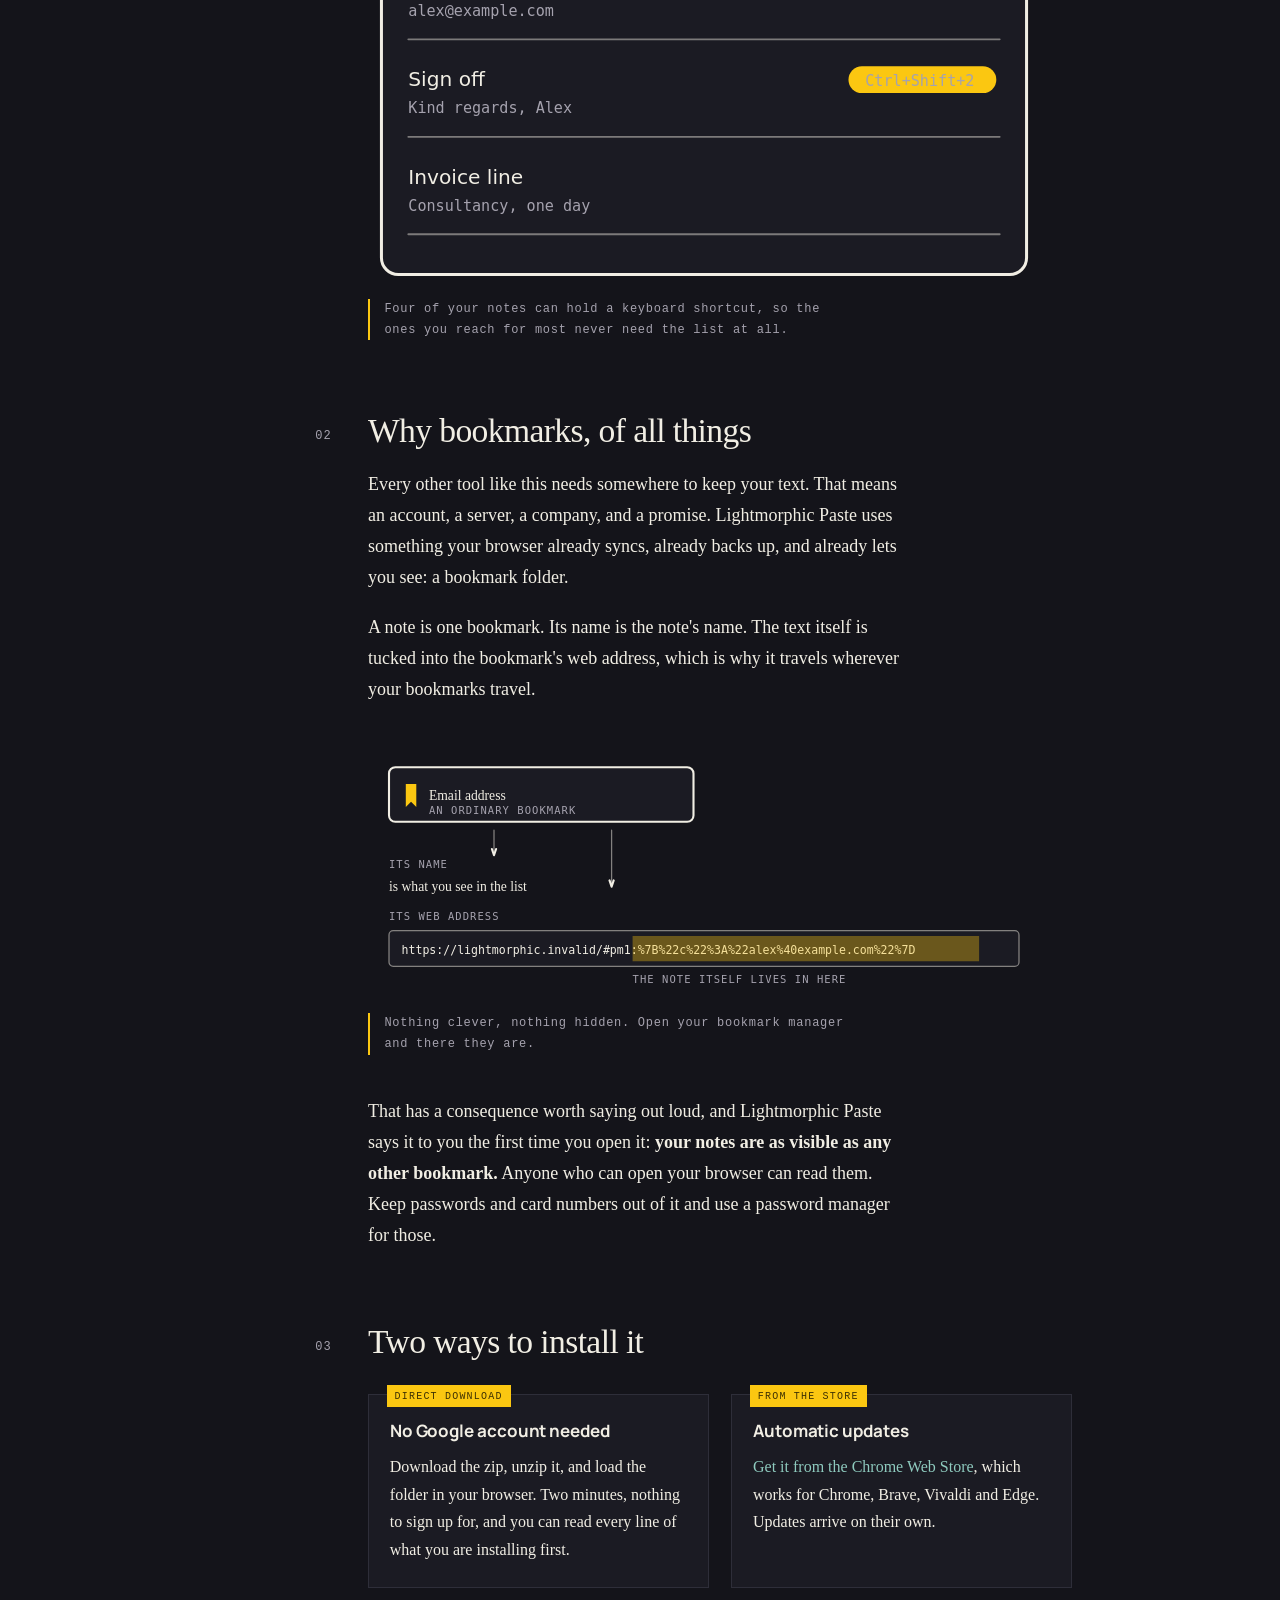
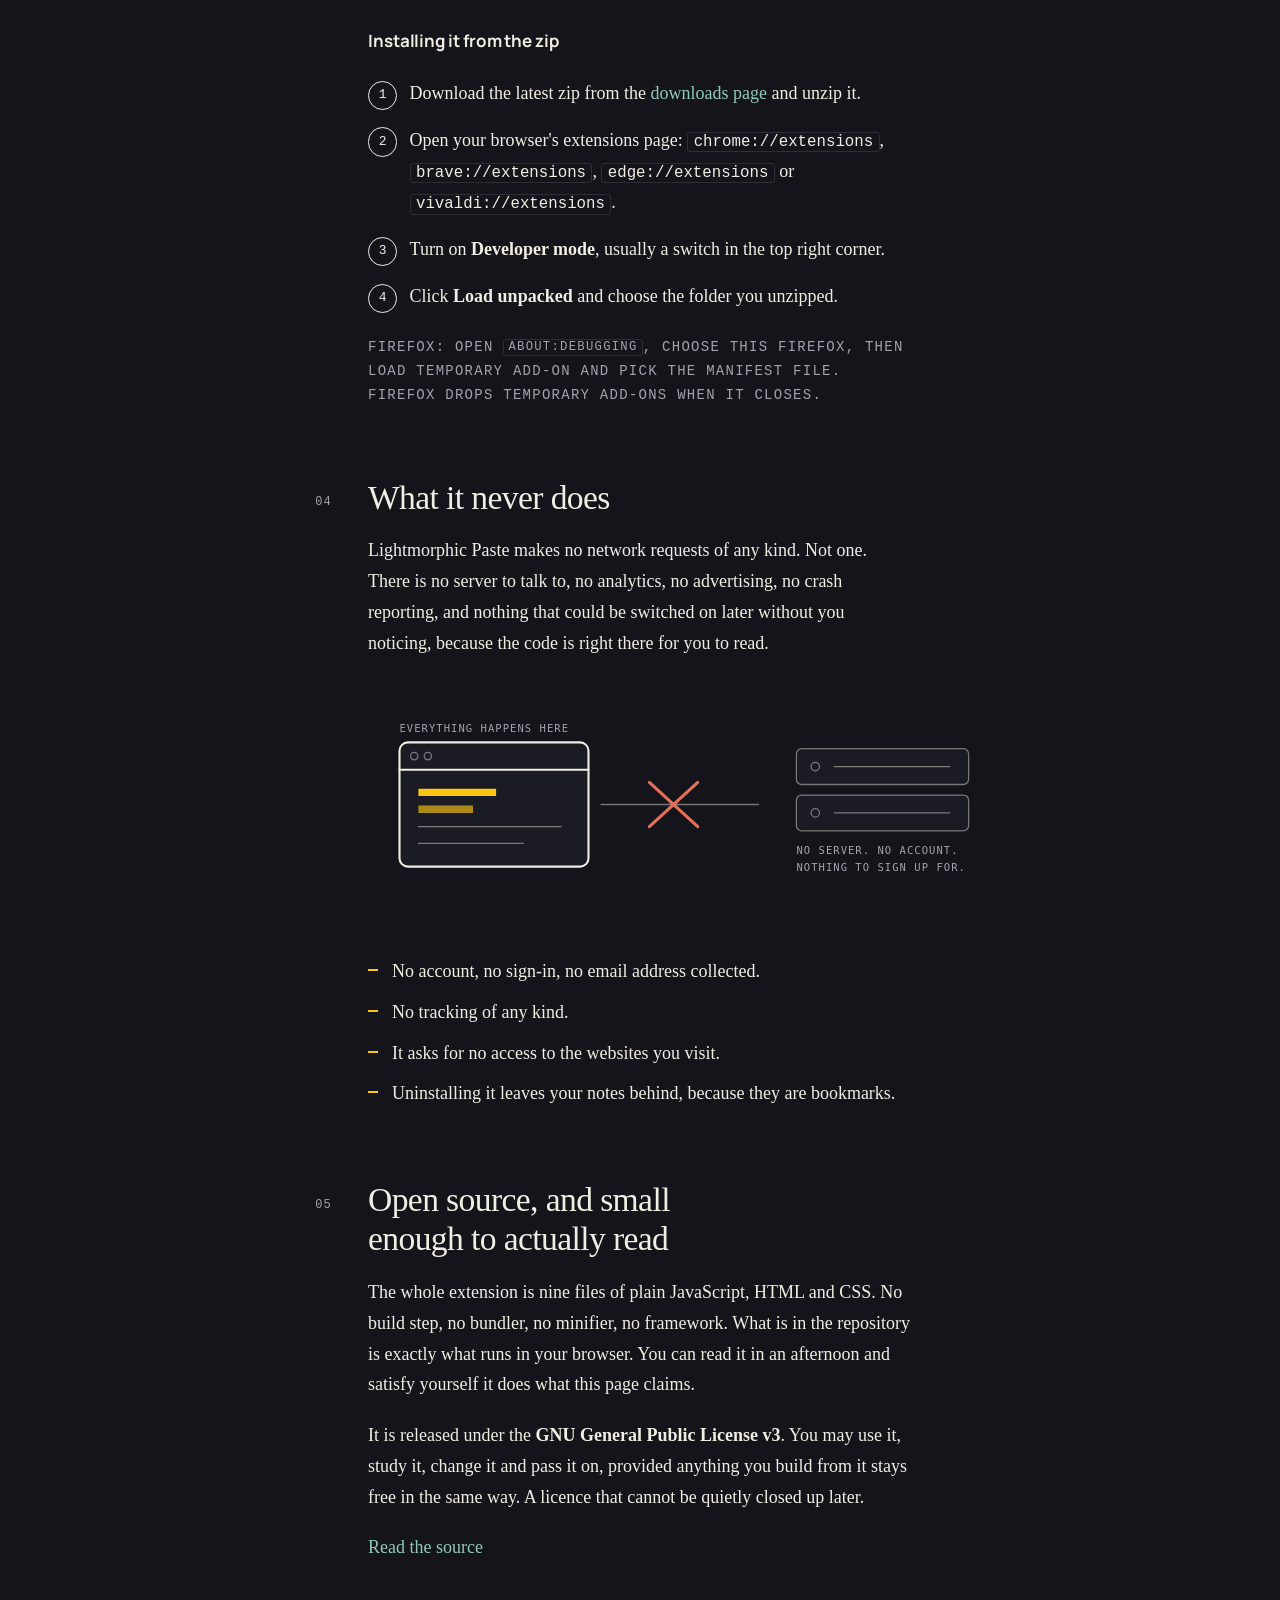
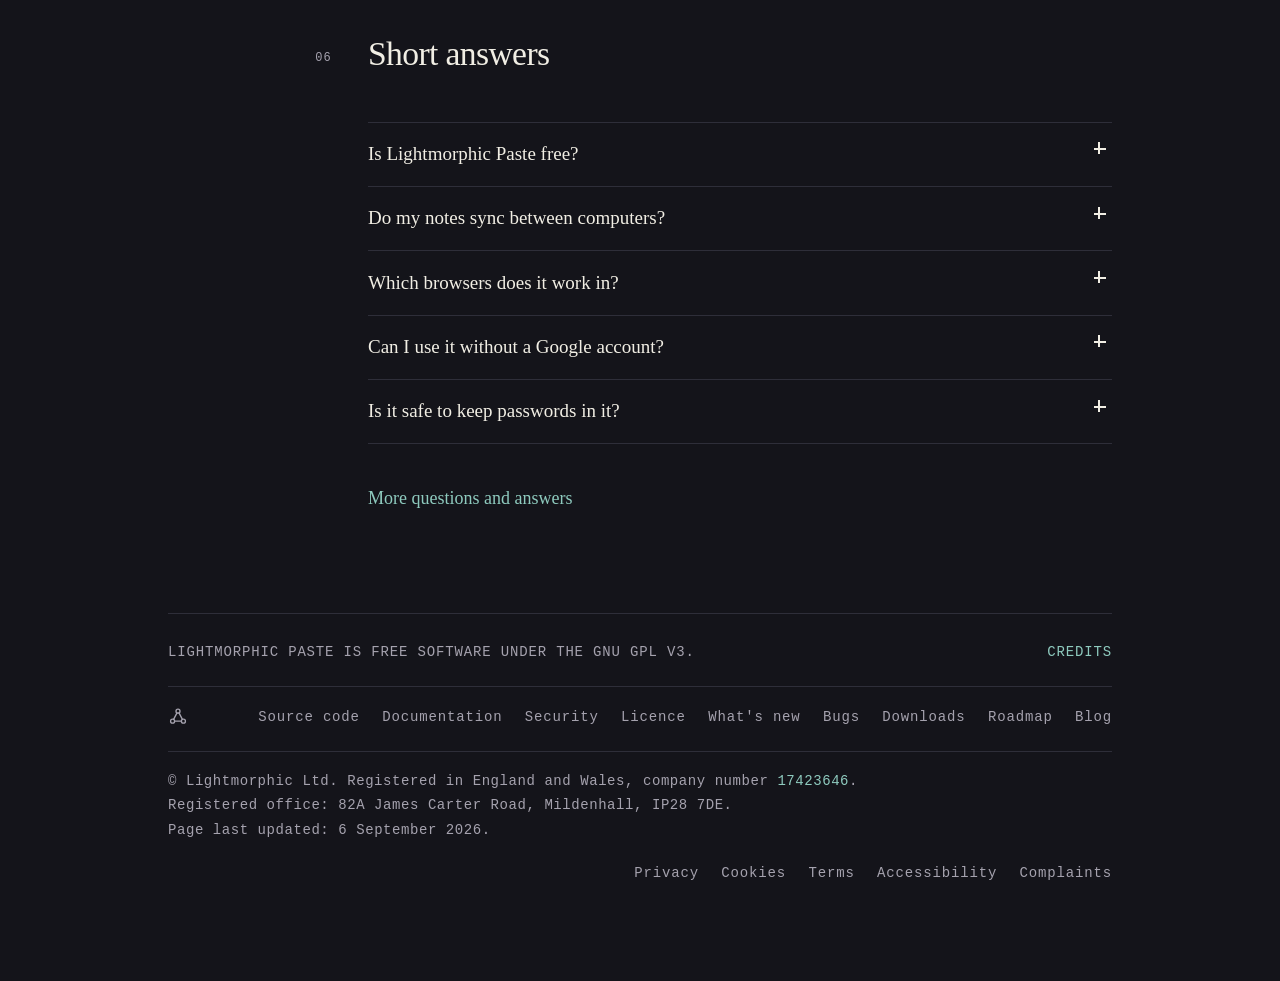
==== commit 3854dc11: "Website moves to Buildmorphic: links to the code, bugs, downloads and what's new there, Blog, Roadma" ====
--- a/docs/index.html
+++ b/docs/index.html
@@ -2,8 +2,7 @@
 <html lang="en-GB">
 <head>
 <meta charset="utf-8" />
-<!-- GitHub Pages cannot set response headers, so the policy travels in
-     the page. The only script is the Lightmorphic app launcher, served from
+<!-- The policy travels in the page as well as in the headers. The only script is the Lightmorphic app launcher, served from
      Charlie's own machine rather than a third party, so that one origin is
      named and nothing else is allowed. -->
 <meta http-equiv="Content-Security-Policy" content="default-src 'none'; script-src https://apps.lightmorphic.com; style-src 'self'; img-src 'self' https://apps.lightmorphic.com; font-src 'self'; base-uri 'none'; form-action 'none'" />
@@ -42,11 +41,11 @@
       "browserRequirements": "Chromium-based browsers (Chrome, Brave, Vivaldi, Edge) and Firefox",
       "description": "A browser extension that stores short pieces of text you paste often and puts one back with a click, onto the clipboard or straight into the field you were typing in. Notes are kept as bookmarks, so they sync between computers with no account and no server.",
       "url": "https://paste.lightmorphic.com/",
-      "downloadUrl": "https://github.com/lightmorphic/paste/releases",
+      "downloadUrl": "https://paste.lightmorphic.com/downloads",
    "installUrl": "https://chromewebstore.google.com/detail/lightmorphic-paste/heefkhhoccopkeecmaainfdgppeljkfb",
    "sameAs": [
     "https://chromewebstore.google.com/detail/lightmorphic-paste/heefkhhoccopkeecmaainfdgppeljkfb",
-    "https://github.com/lightmorphic/paste"
+    "https://paste.lightmorphic.com/code"
    ],
       "softwareVersion": "1.0.0",
       "license": "https://www.gnu.org/licenses/gpl-3.0.html",
@@ -91,10 +90,10 @@
     {
       "@type": "HowTo",
       "@id": "https://paste.lightmorphic.com/#install",
-      "name": "How to install Lightmorphic Paste from GitHub without a Google account",
+      "name": "How to install Lightmorphic Paste without a Google account",
       "totalTime": "PT2M",
       "step": [
-        { "@type": "HowToStep", "position": 1, "name": "Download", "text": "Download the latest zip from the GitHub releases page and unzip it." },
+        { "@type": "HowToStep", "position": 1, "name": "Download", "text": "Download the latest zip from the downloads page and unzip it." },
         { "@type": "HowToStep", "position": 2, "name": "Open the extensions page", "text": "In your browser, open the extensions page: chrome://extensions, brave://extensions, edge://extensions or vivaldi://extensions." },
         { "@type": "HowToStep", "position": 3, "name": "Turn on Developer mode", "text": "Switch on Developer mode, usually a toggle in the top right corner." },
         { "@type": "HowToStep", "position": 4, "name": "Load it", "text": "Click Load unpacked and choose the folder you unzipped." }
@@ -122,6 +121,9 @@
     <a href="./">Overview</a>
     <a href="help.html">Help</a>
     <a href="faq.html">Questions</a>
+    <a href="/blog" data-buildmorphic="blog">Blog</a>
+    <a href="/roadmap" data-buildmorphic="roadmap">Roadmap</a>
+    <a class="join" href="/community" data-buildmorphic="community">Join our community</a>
   </nav>
   <div id="all-apps" data-theme="dark"></div>
 </header>
@@ -192,7 +194,7 @@
     <h2>Two ways to install it</h2>
     <div class="ways">
       <div class="way">
-        <span class="tag">From GitHub</span>
+        <span class="tag">Direct download</span>
         <h3>No Google account needed</h3>
         <p>Download the zip, unzip it, and load the folder in your browser.
         Two minutes, nothing to sign up for, and you can read every line of
@@ -206,10 +208,10 @@
       </div>
     </div>
 
-    <h3>Installing it from GitHub</h3>
+    <h3>Installing it from the zip</h3>
     <ol class="steps">
       <li>Download the latest zip from the
-        <a href="https://github.com/lightmorphic/paste/releases">releases page</a>
+        <a href="/downloads">downloads page</a>
         and unzip it.</li>
       <li>Open your browser's extensions page: <code>chrome://extensions</code>,
         <code>brave://extensions</code>, <code>edge://extensions</code> or
@@ -253,7 +255,7 @@
     You may use it, study it, change it and pass it on, provided anything you
     build from it stays free in the same way. A licence that
     cannot be quietly closed up later.</p>
-    <p><a href="https://github.com/lightmorphic/paste">Read the source on GitHub</a></p>
+    <p><a href="/code">Read the source</a></p>
   </section>
 
   <section id="answers" class="numbered">
@@ -279,7 +281,7 @@
       </details>
       <details>
         <summary>Can I use it without a Google account?</summary>
-        <div><p>Yes. Download it from GitHub and load it yourself. The Chrome
+        <div><p>Yes. Download it from this site and load it yourself. The Chrome
         Web Store is offered only as a convenience for automatic updates.</p></div>
       </details>
       <details>
@@ -297,22 +299,23 @@
   <div class="project">
     <p>Lightmorphic Paste is free software under the GNU GPL v3.</p>
     <span class="spacer"></span>
-    <p><a href="https://github.com/lightmorphic/paste/blob/main/CREDITS.md" title="Third-party licences">Credits</a></p>
+    <p><a href="/code/file/CREDITS.md" title="Third-party licences">Credits</a></p>
   </div>
 
   <div class="repo-row">
     <p class="marks">
-      <a href="https://github.com/lightmorphic/paste" aria-label="This project on GitHub" title="This project on GitHub"><svg viewBox="0 0 16 16" width="20" height="20" aria-hidden="true"><path fill="currentColor" d="M8 0C3.58 0 0 3.58 0 8c0 3.54 2.29 6.53 5.47 7.59.4.07.55-.17.55-.38 0-.19-.01-.82-.01-1.49-2.01.37-2.53-.49-2.69-.94-.09-.23-.48-.94-.82-1.13-.28-.15-.68-.52-.01-.53.63-.01 1.08.58 1.23.82.72 1.21 1.87.87 2.33.66.07-.52.28-.87.51-1.07-1.78-.2-3.64-.89-3.64-3.95 0-.87.31-1.59.82-2.15-.08-.2-.36-1.02.08-2.12 0 0 .67-.21 2.2.82.64-.18 1.32-.27 2-.27s1.36.09 2 .27c1.53-1.04 2.2-.82 2.2-.82.44 1.1.16 1.92.08 2.12.51.56.82 1.27.82 2.15 0 3.07-1.87 3.75-3.65 3.95.29.25.54.73.54 1.48 0 1.07-.01 1.93-.01 2.2 0 .21.15.46.55.38A8.01 8.01 0 0 0 16 8c0-4.42-3.58-8-8-8Z"/></svg></a>
       <a href="https://opensource.org/" rel="nofollow" aria-label="Open Source Initiative" title="opensource.org"><svg viewBox="0 0 24 24" width="20" height="20" aria-hidden="true" fill="none" stroke="currentColor" stroke-width="1.6" stroke-linecap="round"><circle cx="12" cy="5" r="2.4"/><circle cx="5.5" cy="17" r="2.4"/><circle cx="18.5" cy="17" r="2.4"/><path d="M10.8 7.1 6.7 14.9M13.2 7.1l4.1 7.8M8 17h8"/></svg></a>
     </p>
-    <nav class="repo-links" aria-label="This project on GitHub">
-      <a href="https://github.com/lightmorphic/paste">Repository</a>
-      <a href="https://github.com/lightmorphic/paste#readme">Documentation</a>
-      <a href="https://github.com/lightmorphic/paste/blob/main/SECURITY.md">Security</a>
-      <a href="https://github.com/lightmorphic/paste/blob/main/LICENSE">Licence</a>
-      <a href="https://github.com/lightmorphic/paste/blob/main/CHANGELOG.md">Changelog</a>
-      <a href="https://github.com/lightmorphic/paste/issues">Issues</a>
-      <a href="https://github.com/lightmorphic/paste/releases">Releases</a>
+    <nav class="repo-links" aria-label="This project">
+      <a href="/code">Source code</a>
+      <a href="/code/file/README.md">Documentation</a>
+      <a href="/code/file/SECURITY.md">Security</a>
+      <a href="/code/file/LICENSE">Licence</a>
+      <a href="/whats-new">What's new</a>
+      <a href="/bugs">Bugs</a>
+      <a href="/downloads">Downloads</a>
+      <a href="/roadmap" data-buildmorphic="roadmap">Roadmap</a>
+      <a href="/blog" data-buildmorphic="blog">Blog</a>
     </nav>
   </div>
 
--- a/docs/style.css
+++ b/docs/style.css
@@ -18,6 +18,7 @@
 
 :root {
   color-scheme: dark;
+  --bm-content-width: min(62rem, calc(100% - 3rem));
 
   --paper: #14141a;
   --paper-deep: #1b1b23;
@@ -220,13 +221,16 @@
 .masthead nav {
   margin-left: auto;
   display: flex;
-  gap: 1.4rem;
+  flex-wrap: wrap;
+  gap: 0.4rem 1.4rem;
   font-family: var(--mono);
   font-size: 0.75rem;
   letter-spacing: 0.08em;
   text-transform: uppercase;
 }
 
+
+.masthead nav .join { color: var(--mark); }
 
 /* ---- headings and text -------------------------------------------------- */
 
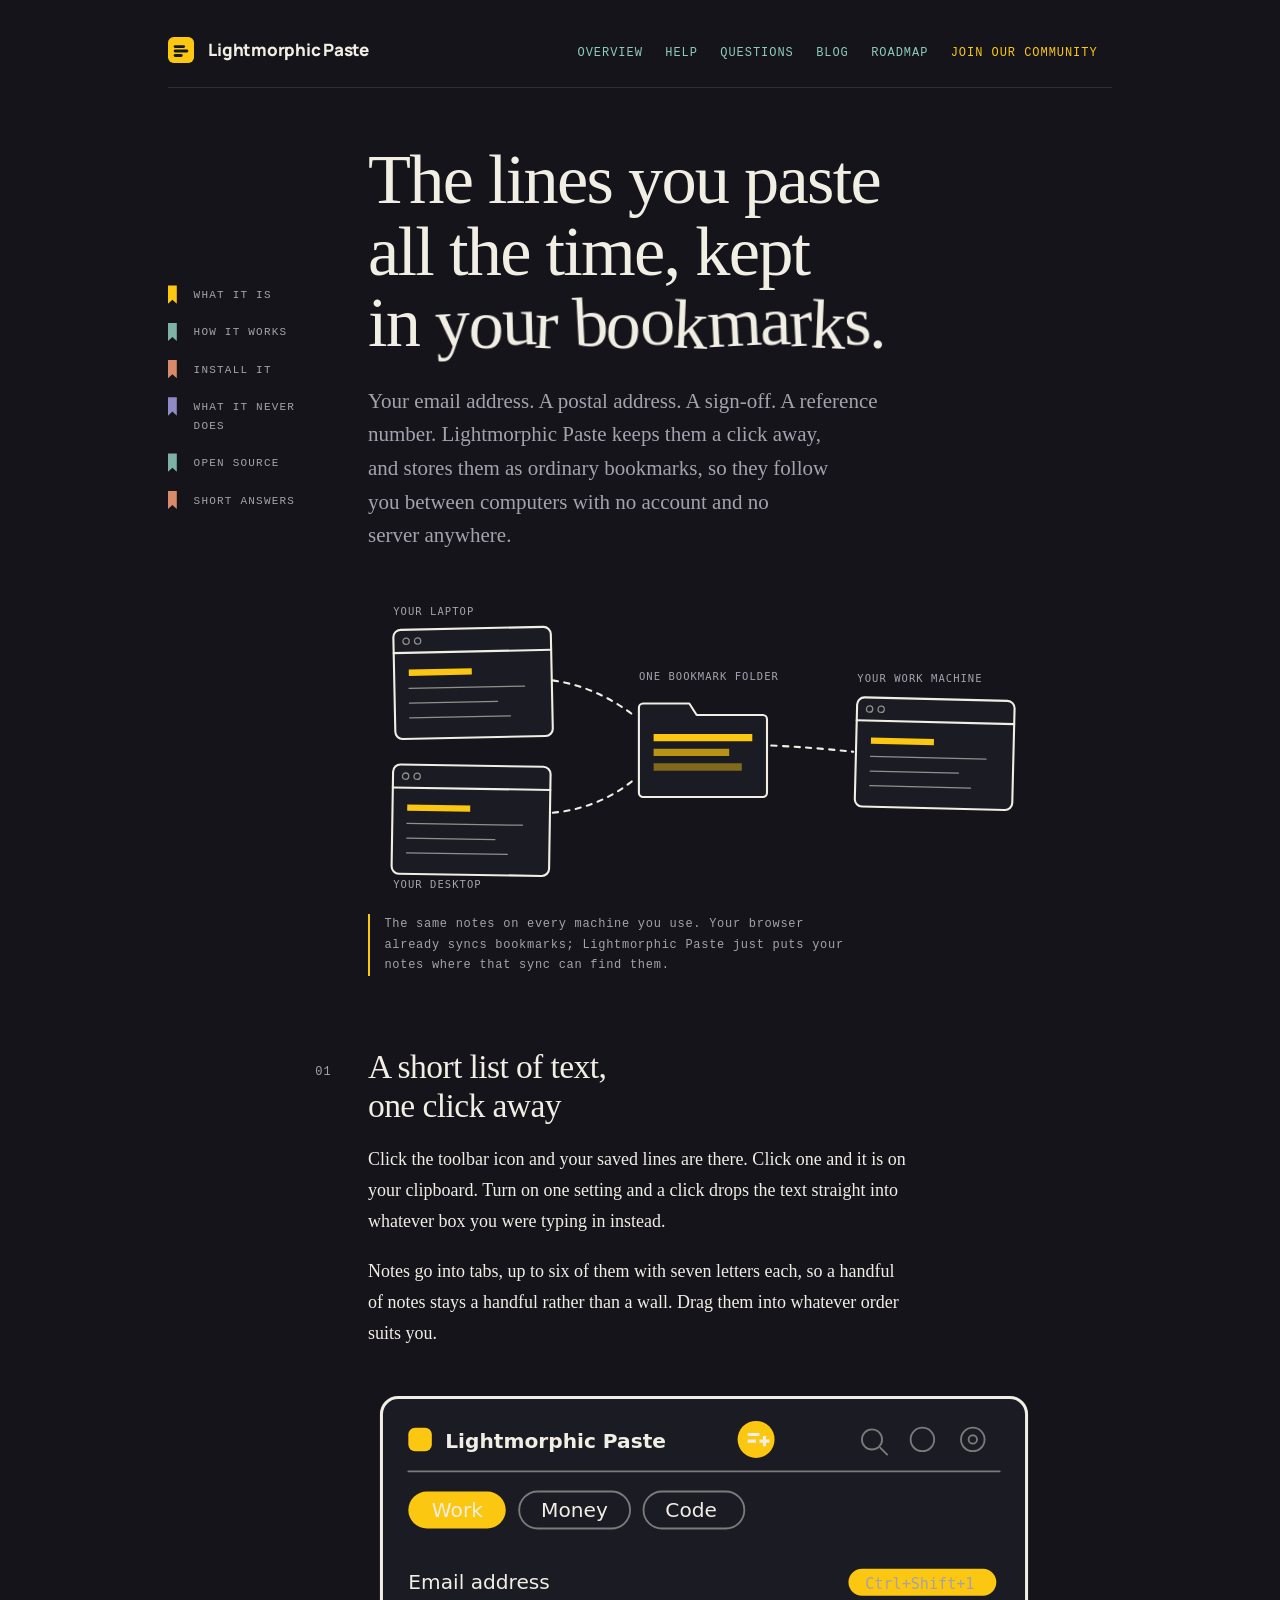
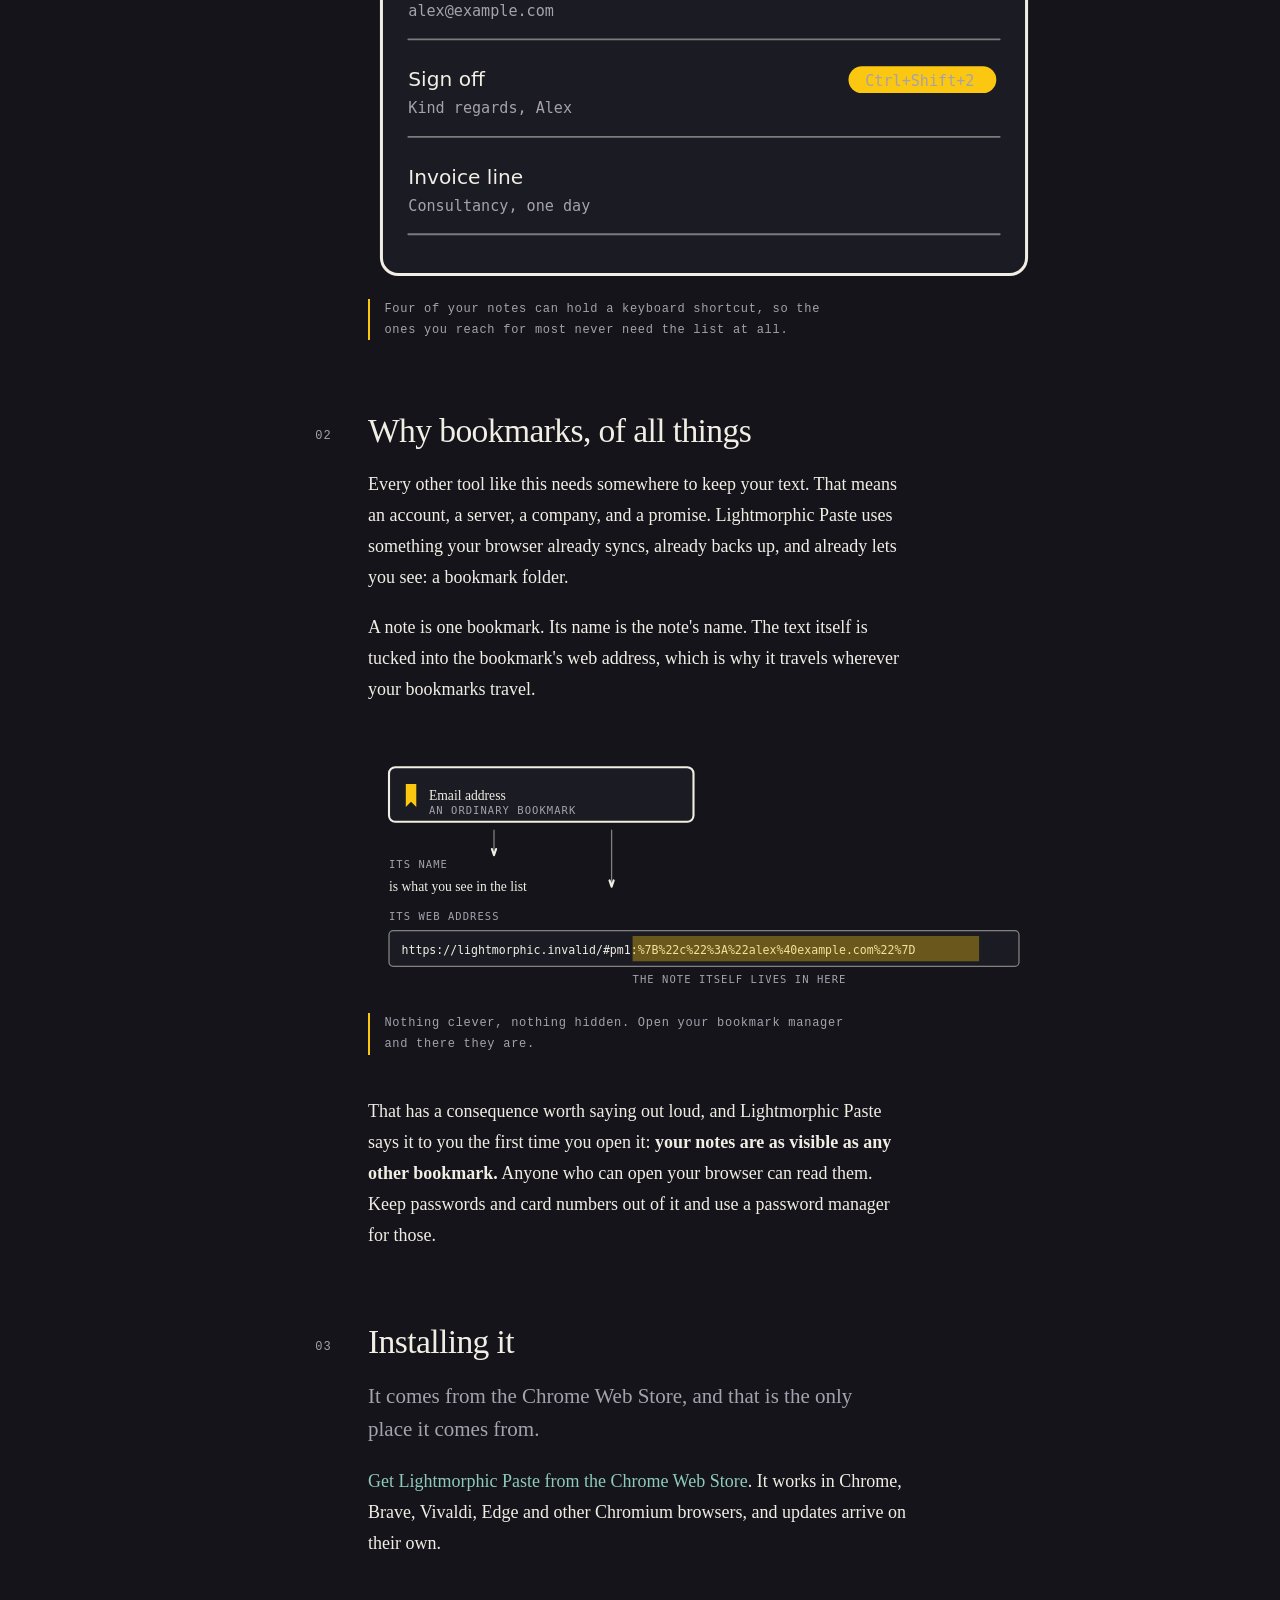
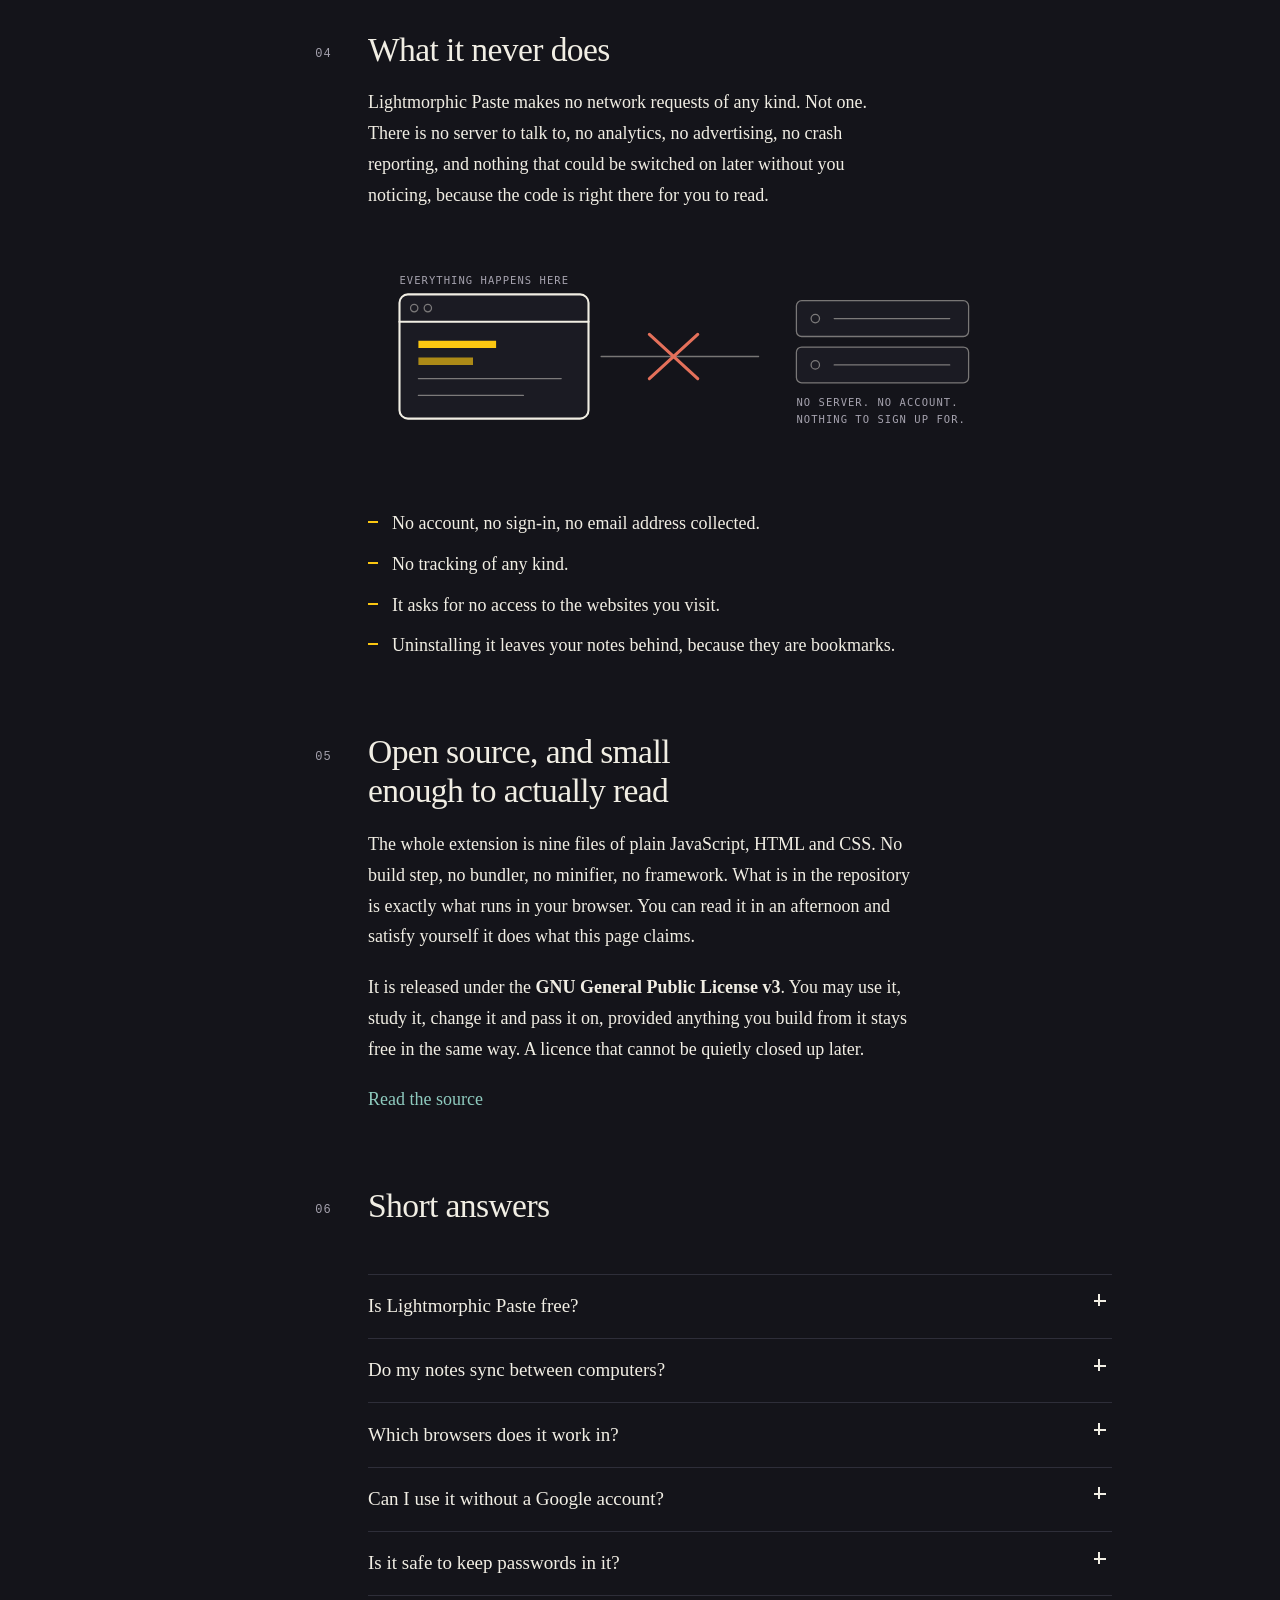
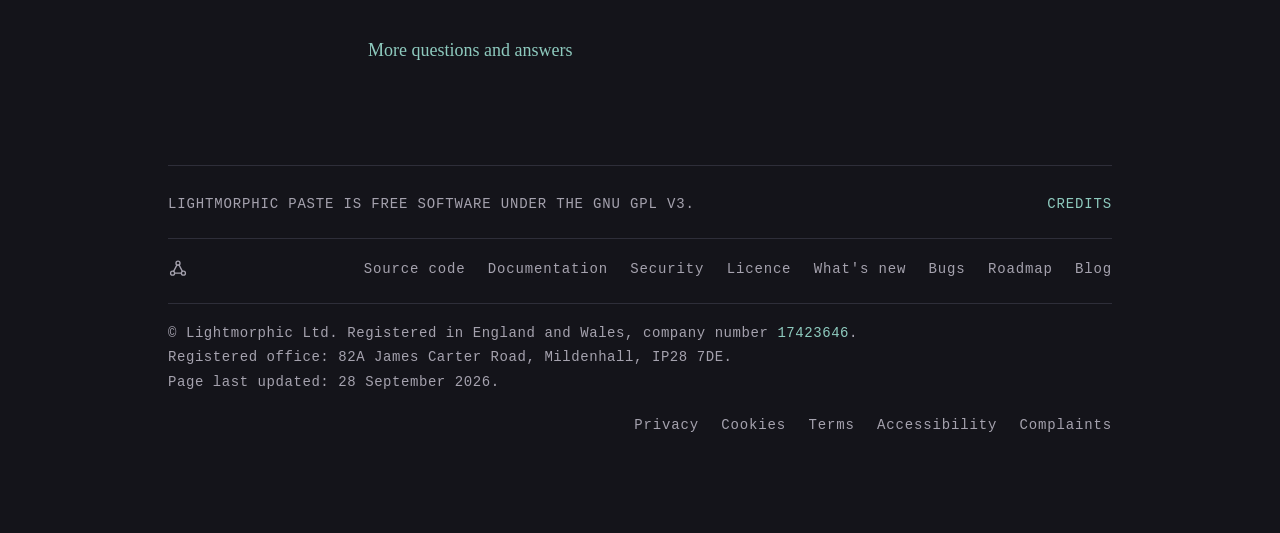
==== commit 135c511a: "Invert the logo, and make the store the only way in The mark is yellow with the dark bars in front n" ====
--- a/docs/index.html
+++ b/docs/index.html
@@ -27,87 +27,81 @@
 
 <script type="application/ld+json">
 {
-  "@context": "https://schema.org",
-  "@graph": [
-    {
-      "@type": "SoftwareApplication",
-      "@id": "https://paste.lightmorphic.com/#app",
-      "name": "Lightmorphic Paste",
-      "applicationCategory": "BrowserApplication",
-      "dateModified": "2026-09-06",
-      "datePublished": "2026-09-02",
-      "applicationSubCategory": "Browser extension",
-      "operatingSystem": "Windows, macOS, Linux, ChromeOS",
-      "browserRequirements": "Chromium-based browsers (Chrome, Brave, Vivaldi, Edge) and Firefox",
-      "description": "A browser extension that stores short pieces of text you paste often and puts one back with a click, onto the clipboard or straight into the field you were typing in. Notes are kept as bookmarks, so they sync between computers with no account and no server.",
-      "url": "https://paste.lightmorphic.com/",
-      "downloadUrl": "https://paste.lightmorphic.com/downloads",
+ "@context": "https://schema.org",
+ "@graph": [
+  {
+   "@type": "SoftwareApplication",
+   "@id": "https://paste.lightmorphic.com/#app",
+   "name": "Lightmorphic Paste",
+   "applicationCategory": "BrowserApplication",
+   "dateModified": "2026-09-28",
+   "datePublished": "2026-09-02",
+   "applicationSubCategory": "Browser extension",
+   "operatingSystem": "Windows, macOS, Linux, ChromeOS",
+   "browserRequirements": "Chromium-based browsers (Chrome, Brave, Vivaldi, Edge) and Firefox",
+   "description": "A browser extension that stores short pieces of text you paste often and puts one back with a click, onto the clipboard or straight into the field you were typing in. Notes are kept as bookmarks, so they sync between computers with no account and no server.",
+   "url": "https://paste.lightmorphic.com/",
+   "downloadUrl": "https://chromewebstore.google.com/detail/lightmorphic-paste/heefkhhoccopkeecmaainfdgppeljkfb",
    "installUrl": "https://chromewebstore.google.com/detail/lightmorphic-paste/heefkhhoccopkeecmaainfdgppeljkfb",
    "sameAs": [
     "https://chromewebstore.google.com/detail/lightmorphic-paste/heefkhhoccopkeecmaainfdgppeljkfb",
     "https://paste.lightmorphic.com/code"
    ],
-      "softwareVersion": "1.0.0",
-      "license": "https://www.gnu.org/licenses/gpl-3.0.html",
-      "isAccessibleForFree": true,
-      "offers": { "@type": "Offer", "price": "0", "priceCurrency": "GBP" },
-      "featureList": [
-        "Click a saved line to copy it, or paste it straight into the box you were typing in",
-        "Paste it straight into the box you were typing in",
-        "Group notes into tabs and drag them into order",
-        "Four keyboard shortcuts for the notes you use most",
-        "Right-click selected text on any page to save it",
-        "Search across every tab at once",
-        "Follows the browser's light or dark setting",
-        "Backup to a file and restore from one"
-      ],
-      "author": { "@id": "https://paste.lightmorphic.com/#author" },
-      "privacyPolicy": "https://paste.lightmorphic.com/privacy.html"
-    },
-    {
-      "@type": "Organization",
-      "@id": "https://paste.lightmorphic.com/#author",
-      "name": "Lightmorphic",
-      "legalName": "Lightmorphic Ltd",
-      "url": "https://lightmorphic.com/",
-      "address": {
-        "@type": "PostalAddress",
-        "streetAddress": "82a James Carter Road",
-        "addressLocality": "Mildenhall",
-        "postalCode": "IP28 7DE",
-        "addressCountry": "GB"
-      },
-      "identifier": {
-        "@type": "PropertyValue",
-        "propertyID": "GB Companies House company number",
-        "value": "17423646"
-      },
-      "sameAs": [
-        "https://find-and-update.company-information.service.gov.uk/company/17423646",
-        "https://github.com/lightmorphic"
-      ]
-    },
-    {
-      "@type": "HowTo",
-      "@id": "https://paste.lightmorphic.com/#install",
-      "name": "How to install Lightmorphic Paste without a Google account",
-      "totalTime": "PT2M",
-      "step": [
-        { "@type": "HowToStep", "position": 1, "name": "Download", "text": "Download the latest zip from the downloads page and unzip it." },
-        { "@type": "HowToStep", "position": 2, "name": "Open the extensions page", "text": "In your browser, open the extensions page: chrome://extensions, brave://extensions, edge://extensions or vivaldi://extensions." },
-        { "@type": "HowToStep", "position": 3, "name": "Turn on Developer mode", "text": "Switch on Developer mode, usually a toggle in the top right corner." },
-        { "@type": "HowToStep", "position": 4, "name": "Load it", "text": "Click Load unpacked and choose the folder you unzipped." }
-      ]
-    },
-    {
-      "@type": "WebSite",
-      "@id": "https://paste.lightmorphic.com/#site",
-      "dateModified": "2026-09-06",
-      "name": "Lightmorphic Paste",
-      "url": "https://paste.lightmorphic.com/",
-      "inLanguage": "en-GB"
-    }
-  ]
+   "softwareVersion": "1.0.0",
+   "license": "https://www.gnu.org/licenses/gpl-3.0.html",
+   "isAccessibleForFree": true,
+   "offers": {
+    "@type": "Offer",
+    "price": "0",
+    "priceCurrency": "GBP"
+   },
+   "featureList": [
+    "Click a saved line to copy it, or paste it straight into the box you were typing in",
+    "Paste it straight into the box you were typing in",
+    "Group notes into tabs and drag them into order",
+    "Four keyboard shortcuts for the notes you use most",
+    "Right-click selected text on any page to save it",
+    "Search across every tab at once",
+    "Follows the browser's light or dark setting",
+    "Backup to a file and restore from one"
+   ],
+   "author": {
+    "@id": "https://paste.lightmorphic.com/#author"
+   },
+   "privacyPolicy": "https://paste.lightmorphic.com/privacy.html"
+  },
+  {
+   "@type": "Organization",
+   "@id": "https://paste.lightmorphic.com/#author",
+   "name": "Lightmorphic",
+   "legalName": "Lightmorphic Ltd",
+   "url": "https://lightmorphic.com/",
+   "address": {
+    "@type": "PostalAddress",
+    "streetAddress": "82a James Carter Road",
+    "addressLocality": "Mildenhall",
+    "postalCode": "IP28 7DE",
+    "addressCountry": "GB"
+   },
+   "identifier": {
+    "@type": "PropertyValue",
+    "propertyID": "GB Companies House company number",
+    "value": "17423646"
+   },
+   "sameAs": [
+    "https://find-and-update.company-information.service.gov.uk/company/17423646",
+    "https://github.com/lightmorphic"
+   ]
+  },
+  {
+   "@type": "WebSite",
+   "@id": "https://paste.lightmorphic.com/#site",
+   "dateModified": "2026-09-28",
+   "name": "Lightmorphic Paste",
+   "url": "https://paste.lightmorphic.com/",
+   "inLanguage": "en-GB"
+  }
+ ]
 }
 </script>
 </head>
@@ -191,39 +185,13 @@
 
   <section id="install" class="numbered">
     <span class="num">03</span>
-    <h2>Two ways to install it</h2>
-    <div class="ways">
-      <div class="way">
-        <span class="tag">Direct download</span>
-        <h3>No Google account needed</h3>
-        <p>Download the zip, unzip it, and load the folder in your browser.
-        Two minutes, nothing to sign up for, and you can read every line of
-        what you are installing first.</p>
-      </div>
-      <div class="way">
-        <span class="tag">From the store</span>
-        <h3>Automatic updates</h3>
-        <p><a href="https://chromewebstore.google.com/detail/lightmorphic-paste/heefkhhoccopkeecmaainfdgppeljkfb">Get it from the Chrome Web Store</a>, which works for
-        Chrome, Brave, Vivaldi and Edge. Updates arrive on their own.</p>
-      </div>
-    </div>
-
-    <h3>Installing it from the zip</h3>
-    <ol class="steps">
-      <li>Download the latest zip from the
-        <a href="/downloads">downloads page</a>
-        and unzip it.</li>
-      <li>Open your browser's extensions page: <code>chrome://extensions</code>,
-        <code>brave://extensions</code>, <code>edge://extensions</code> or
-        <code>vivaldi://extensions</code>.</li>
-      <li>Turn on <strong>Developer mode</strong>, usually a switch in the top
-        right corner.</li>
-      <li>Click <strong>Load unpacked</strong> and choose the folder you
-        unzipped.</li>
-    </ol>
-    <p class="small">Firefox: open <code>about:debugging</code>, choose This
-    Firefox, then Load Temporary Add-on and pick the manifest file. Firefox
-    drops temporary add-ons when it closes.</p>
+    <h2>Installing it</h2>
+    <p class="lead">It comes from the Chrome Web Store, and that is the only
+    place it comes from.</p>
+    <p><a href="https://chromewebstore.google.com/detail/lightmorphic-paste/heefkhhoccopkeecmaainfdgppeljkfb">Get
+    Lightmorphic Paste from the Chrome Web Store</a>. It works in Chrome, Brave,
+    Vivaldi, Edge and other Chromium browsers, and updates arrive on their
+    own.</p>
   </section>
 
   <section id="private" class="numbered">
@@ -313,7 +281,6 @@
       <a href="/code/file/LICENSE">Licence</a>
       <a href="/whats-new">What's new</a>
       <a href="/bugs">Bugs</a>
-      <a href="/downloads">Downloads</a>
       <a href="/roadmap" data-buildmorphic="roadmap">Roadmap</a>
       <a href="/blog" data-buildmorphic="blog">Blog</a>
     </nav>
@@ -325,7 +292,7 @@
         <a href="https://find-and-update.company-information.service.gov.uk/company/17423646"
            rel="nofollow">17423646</a>.</span>
       <span>Registered office: 82A James Carter Road, Mildenhall, IP28 7DE.</span>
-      <span>Page last updated: <time datetime="2026-09-06">6 September 2026</time>.</span>
+      <span>Page last updated: <time datetime="2026-09-28">28 September 2026</time>.</span>
     </address>
     <nav class="legal" aria-label="Legal">
       <a href="privacy.html">Privacy</a>
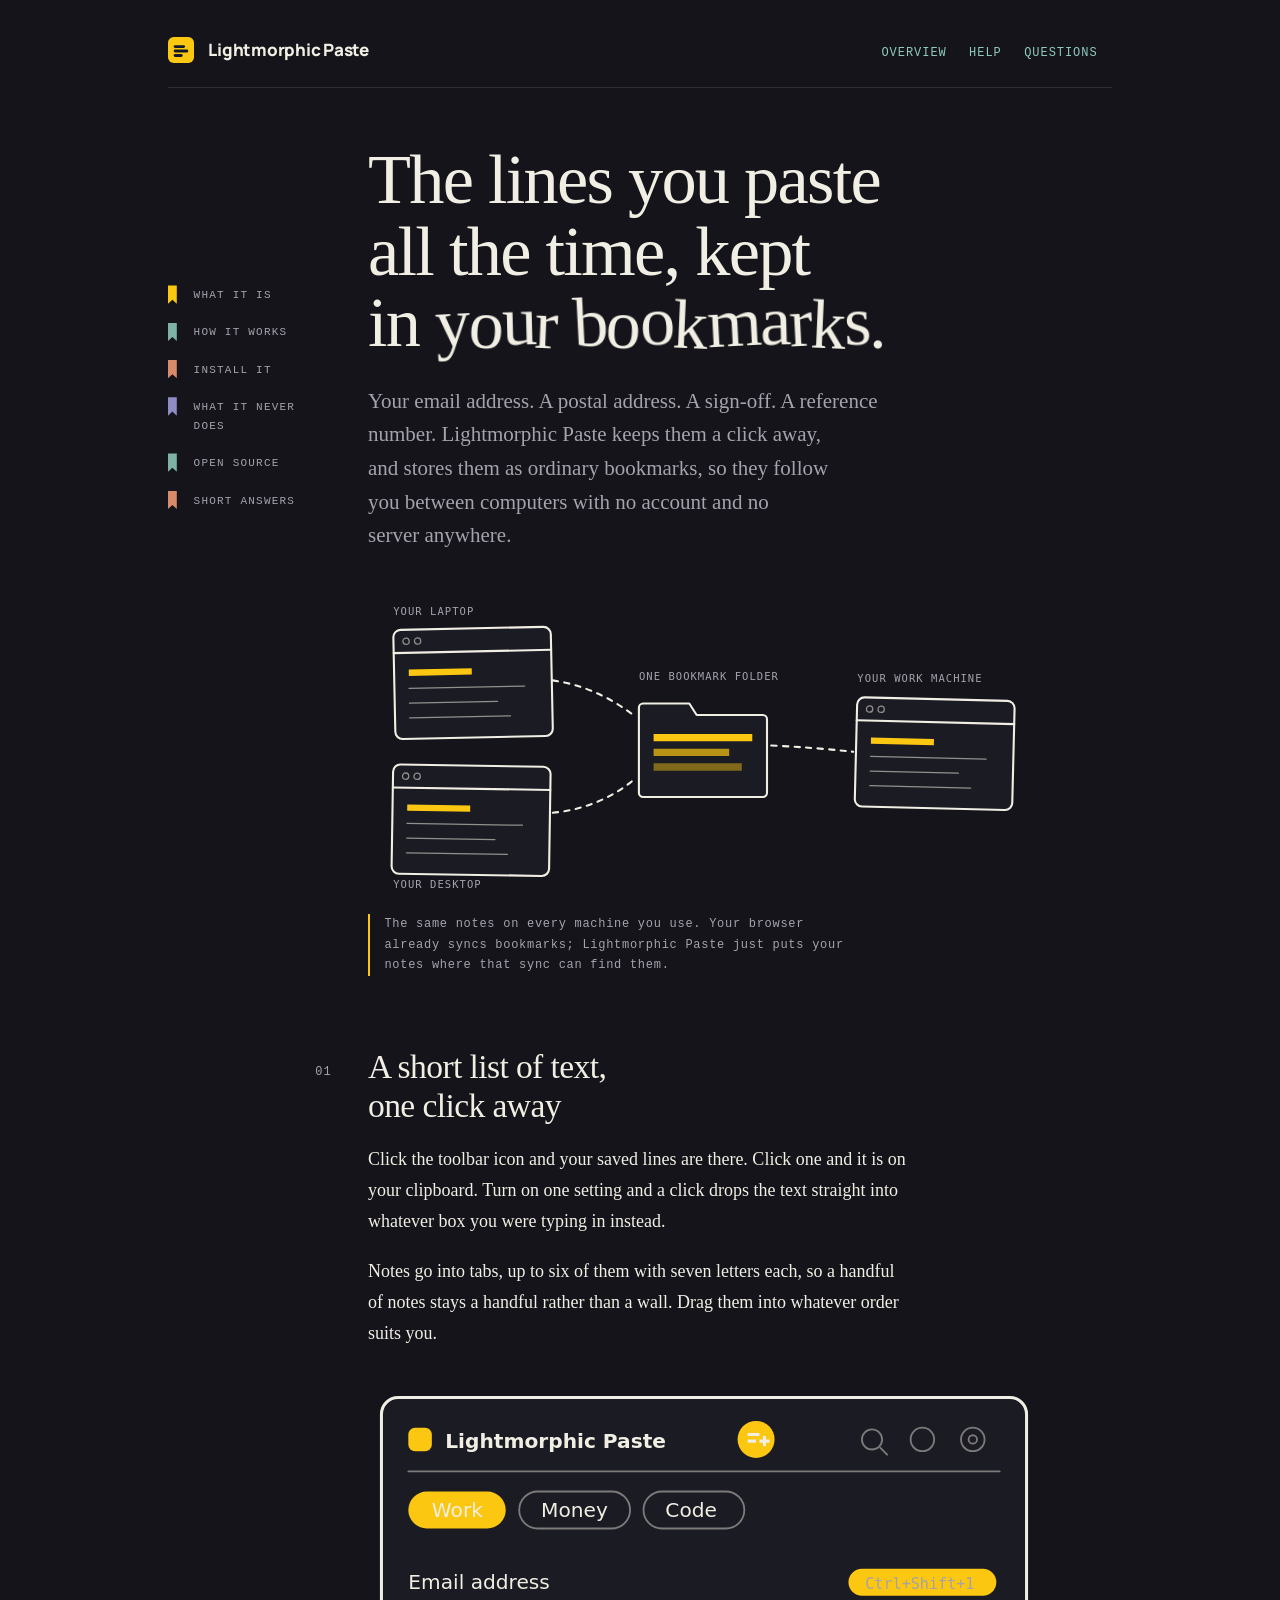
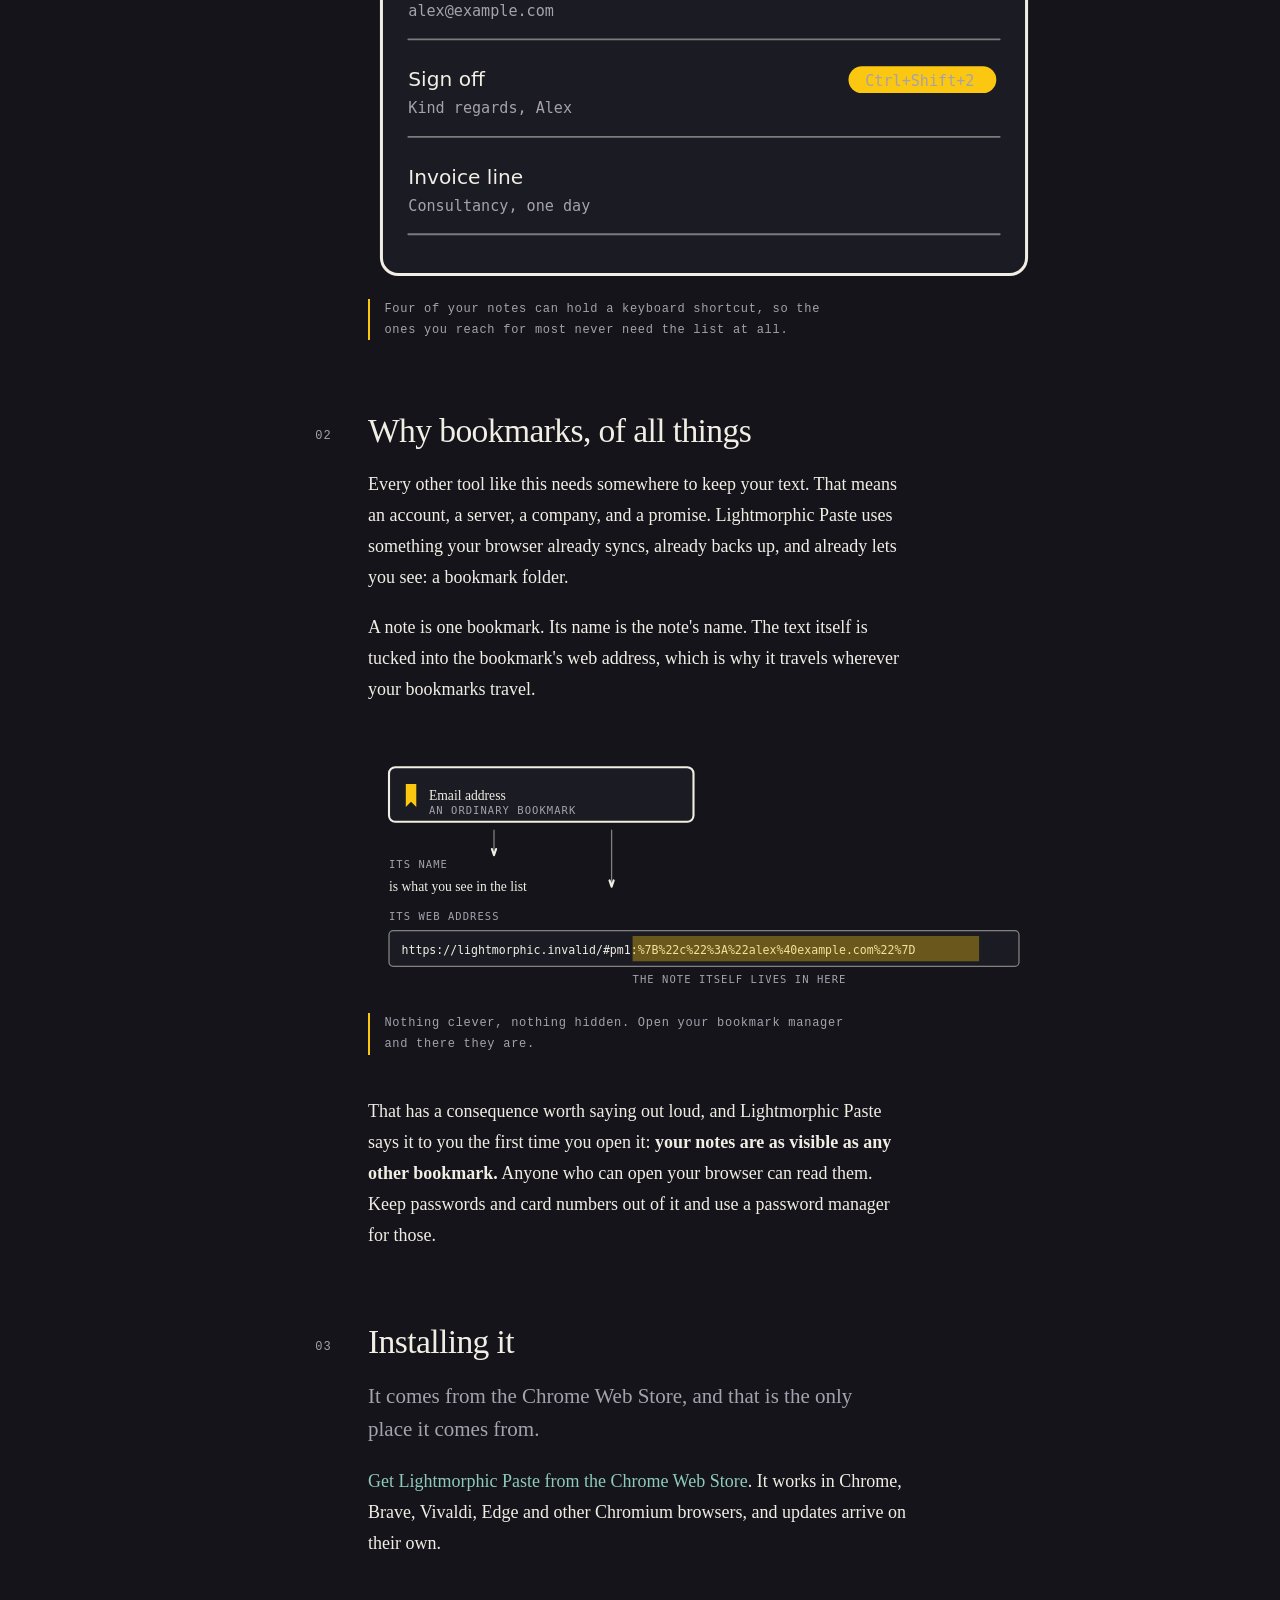
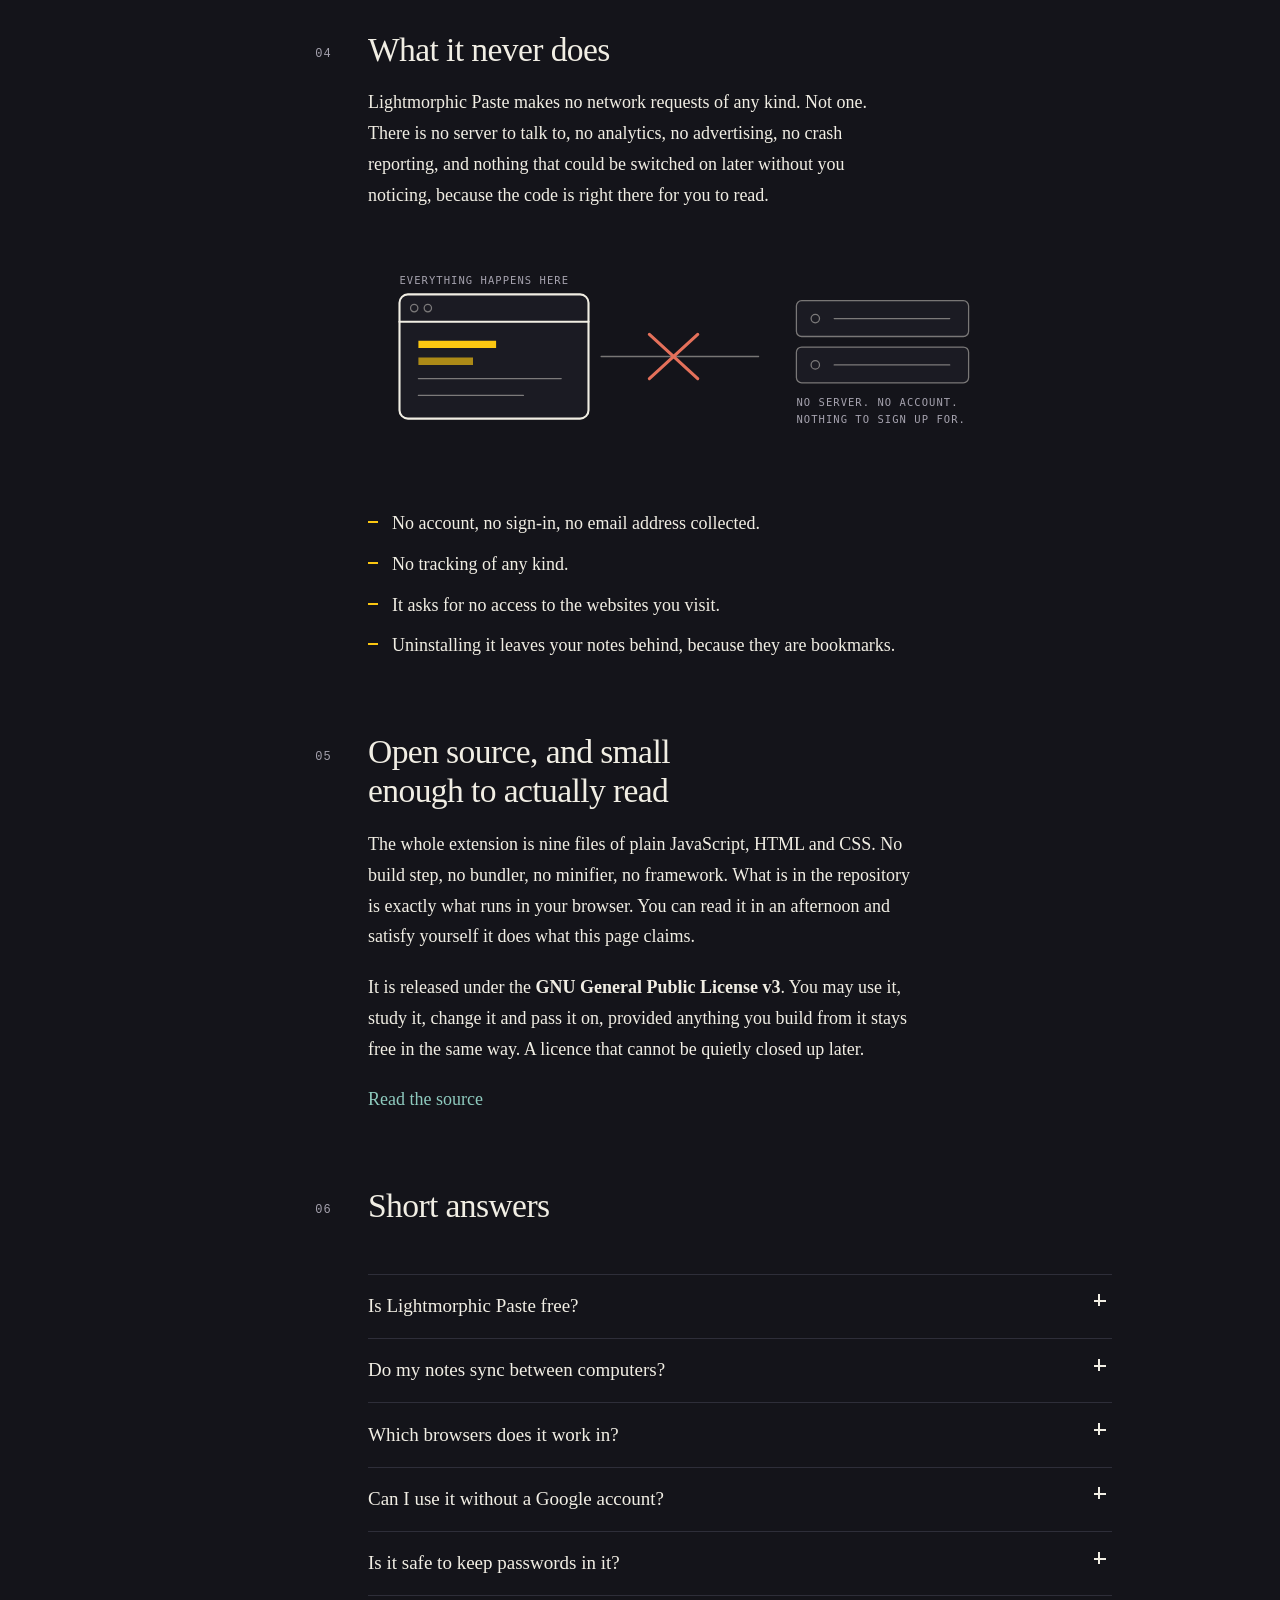
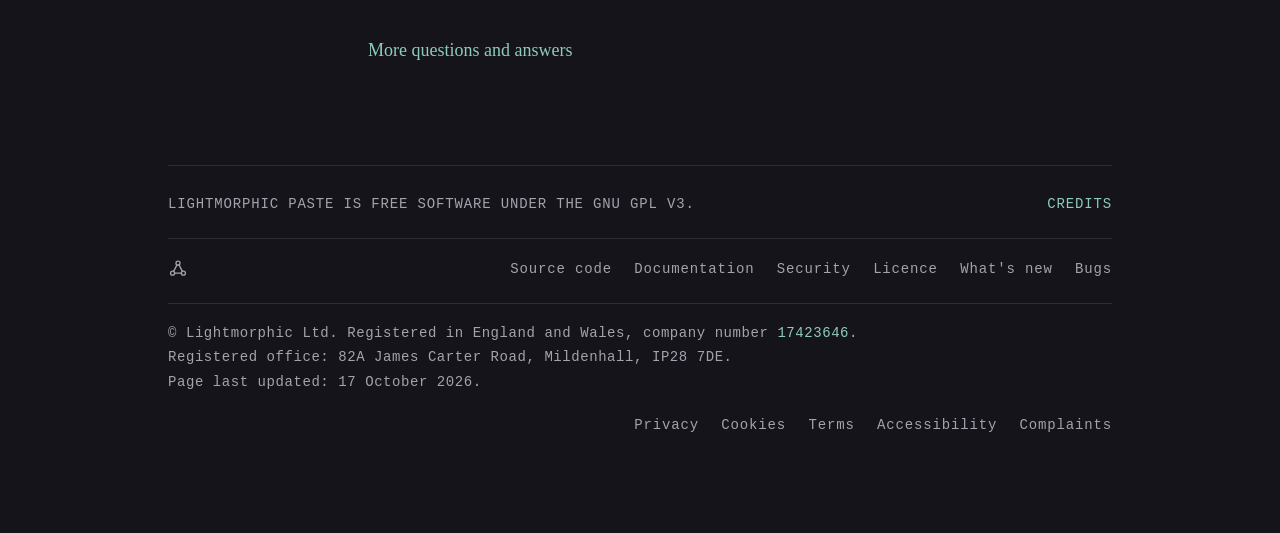
==== commit 218ace27: "Back to GitHub, at gh-lm/paste Every link the Buildmorphic pass rewrote now points at the new repo: " ====
--- a/docs/index.html
+++ b/docs/index.html
@@ -34,7 +34,7 @@
    "@id": "https://paste.lightmorphic.com/#app",
    "name": "Lightmorphic Paste",
    "applicationCategory": "BrowserApplication",
-   "dateModified": "2026-09-28",
+   "dateModified": "2026-10-17",
    "datePublished": "2026-09-02",
    "applicationSubCategory": "Browser extension",
    "operatingSystem": "Windows, macOS, Linux, ChromeOS",
@@ -96,7 +96,7 @@
   {
    "@type": "WebSite",
    "@id": "https://paste.lightmorphic.com/#site",
-   "dateModified": "2026-09-28",
+   "dateModified": "2026-10-17",
    "name": "Lightmorphic Paste",
    "url": "https://paste.lightmorphic.com/",
    "inLanguage": "en-GB"
@@ -115,9 +115,6 @@
     <a href="./">Overview</a>
     <a href="help.html">Help</a>
     <a href="faq.html">Questions</a>
-    <a href="/blog" data-buildmorphic="blog">Blog</a>
-    <a href="/roadmap" data-buildmorphic="roadmap">Roadmap</a>
-    <a class="join" href="/community" data-buildmorphic="community">Join our community</a>
   </nav>
   <div id="all-apps" data-theme="dark"></div>
 </header>
@@ -223,7 +220,7 @@
     You may use it, study it, change it and pass it on, provided anything you
     build from it stays free in the same way. A licence that
     cannot be quietly closed up later.</p>
-    <p><a href="/code">Read the source</a></p>
+    <p><a href="https://github.com/gh-lm/paste">Read the source</a></p>
   </section>
 
   <section id="answers" class="numbered">
@@ -267,7 +264,7 @@
   <div class="project">
     <p>Lightmorphic Paste is free software under the GNU GPL v3.</p>
     <span class="spacer"></span>
-    <p><a href="/code/file/CREDITS.md" title="Third-party licences">Credits</a></p>
+    <p><a href="https://github.com/gh-lm/paste/blob/main/CREDITS.md" title="Third-party licences">Credits</a></p>
   </div>
 
   <div class="repo-row">
@@ -275,14 +272,12 @@
       <a href="https://opensource.org/" rel="nofollow" aria-label="Open Source Initiative" title="opensource.org"><svg viewBox="0 0 24 24" width="20" height="20" aria-hidden="true" fill="none" stroke="currentColor" stroke-width="1.6" stroke-linecap="round"><circle cx="12" cy="5" r="2.4"/><circle cx="5.5" cy="17" r="2.4"/><circle cx="18.5" cy="17" r="2.4"/><path d="M10.8 7.1 6.7 14.9M13.2 7.1l4.1 7.8M8 17h8"/></svg></a>
     </p>
     <nav class="repo-links" aria-label="This project">
-      <a href="/code">Source code</a>
-      <a href="/code/file/README.md">Documentation</a>
-      <a href="/code/file/SECURITY.md">Security</a>
-      <a href="/code/file/LICENSE">Licence</a>
-      <a href="/whats-new">What's new</a>
-      <a href="/bugs">Bugs</a>
-      <a href="/roadmap" data-buildmorphic="roadmap">Roadmap</a>
-      <a href="/blog" data-buildmorphic="blog">Blog</a>
+      <a href="https://github.com/gh-lm/paste">Source code</a>
+      <a href="https://github.com/gh-lm/paste#readme">Documentation</a>
+      <a href="https://github.com/gh-lm/paste/blob/main/SECURITY.md">Security</a>
+      <a href="https://github.com/gh-lm/paste/blob/main/LICENSE">Licence</a>
+      <a href="https://github.com/gh-lm/paste/blob/main/CHANGELOG.md">What's new</a>
+      <a href="https://github.com/gh-lm/paste/issues">Bugs</a>
     </nav>
   </div>
 
@@ -292,7 +287,7 @@
         <a href="https://find-and-update.company-information.service.gov.uk/company/17423646"
            rel="nofollow">17423646</a>.</span>
       <span>Registered office: 82A James Carter Road, Mildenhall, IP28 7DE.</span>
-      <span>Page last updated: <time datetime="2026-09-28">28 September 2026</time>.</span>
+      <span>Page last updated: <time datetime="2026-10-17">17 October 2026</time>.</span>
     </address>
     <nav class="legal" aria-label="Legal">
       <a href="privacy.html">Privacy</a>
--- a/docs/style.css
+++ b/docs/style.css
@@ -18,7 +18,6 @@
 
 :root {
   color-scheme: dark;
-  --bm-content-width: min(62rem, calc(100% - 3rem));
 
   --paper: #14141a;
   --paper-deep: #1b1b23;
